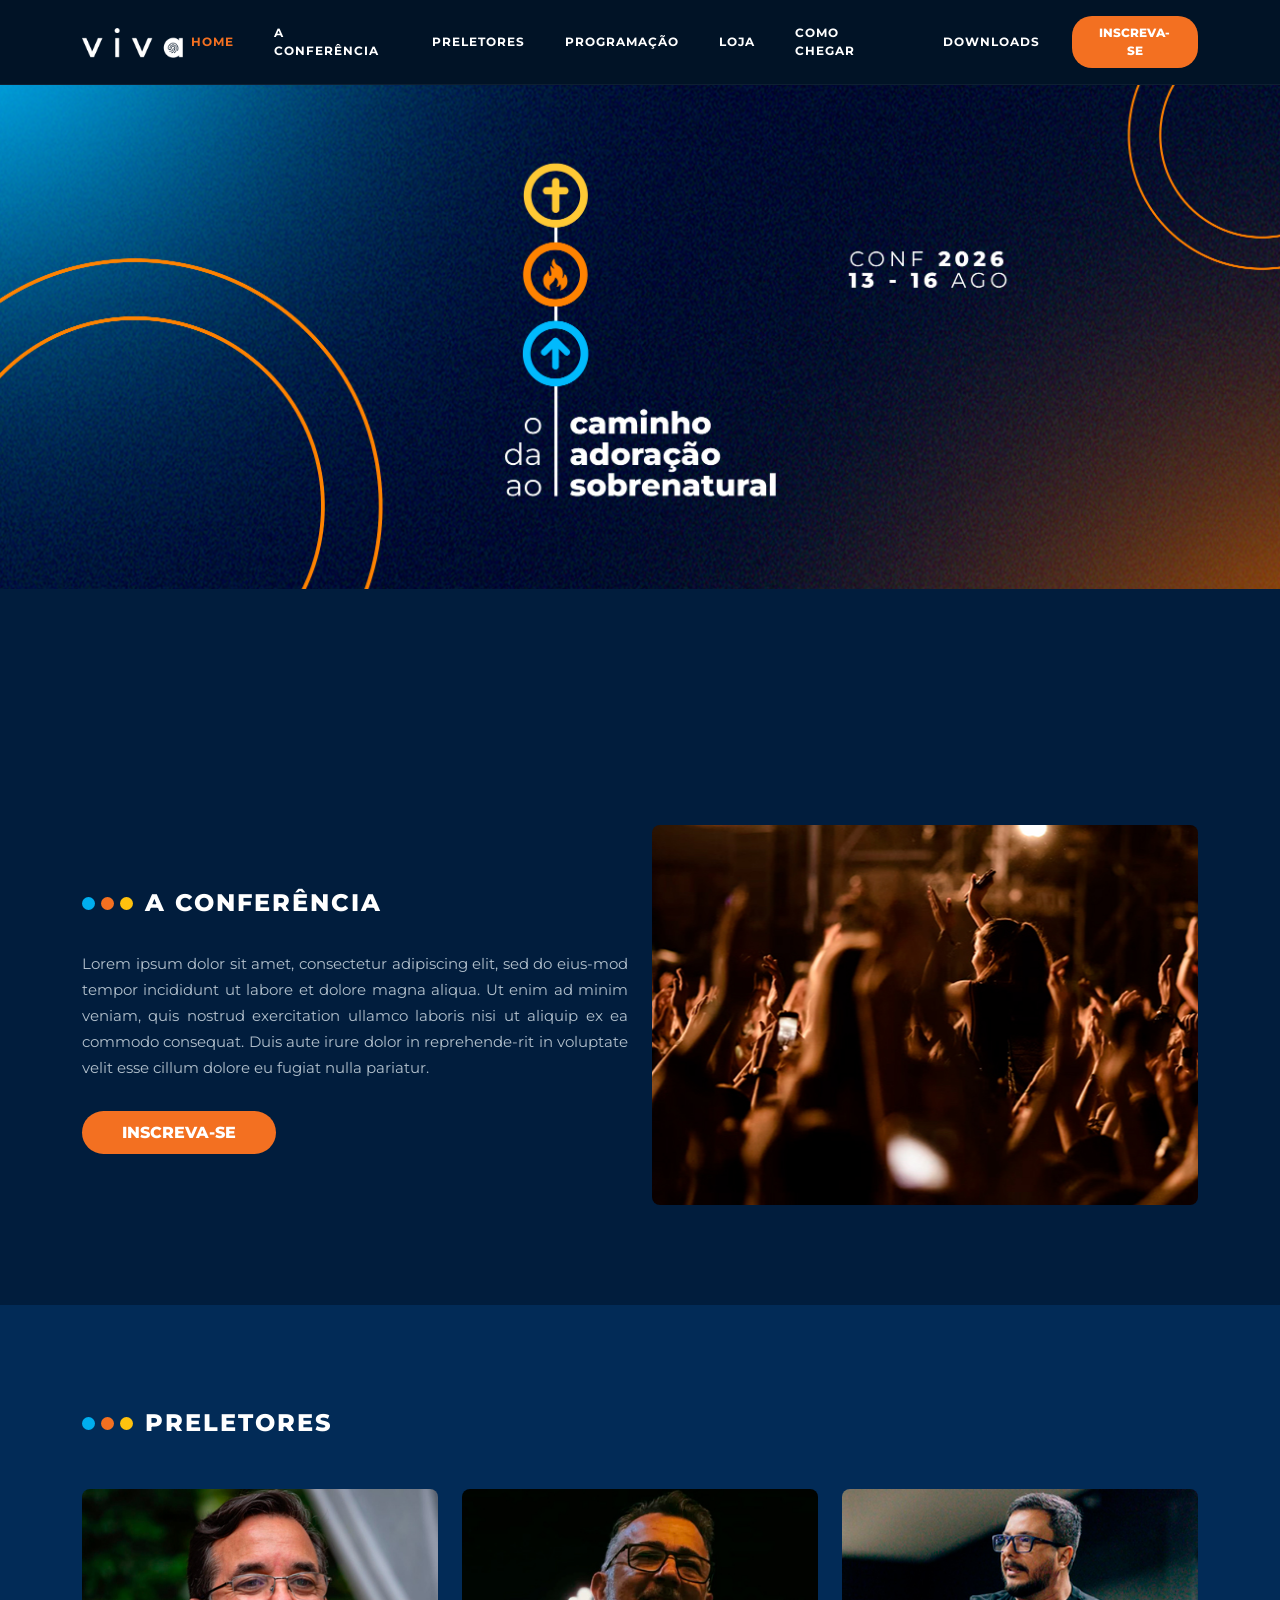
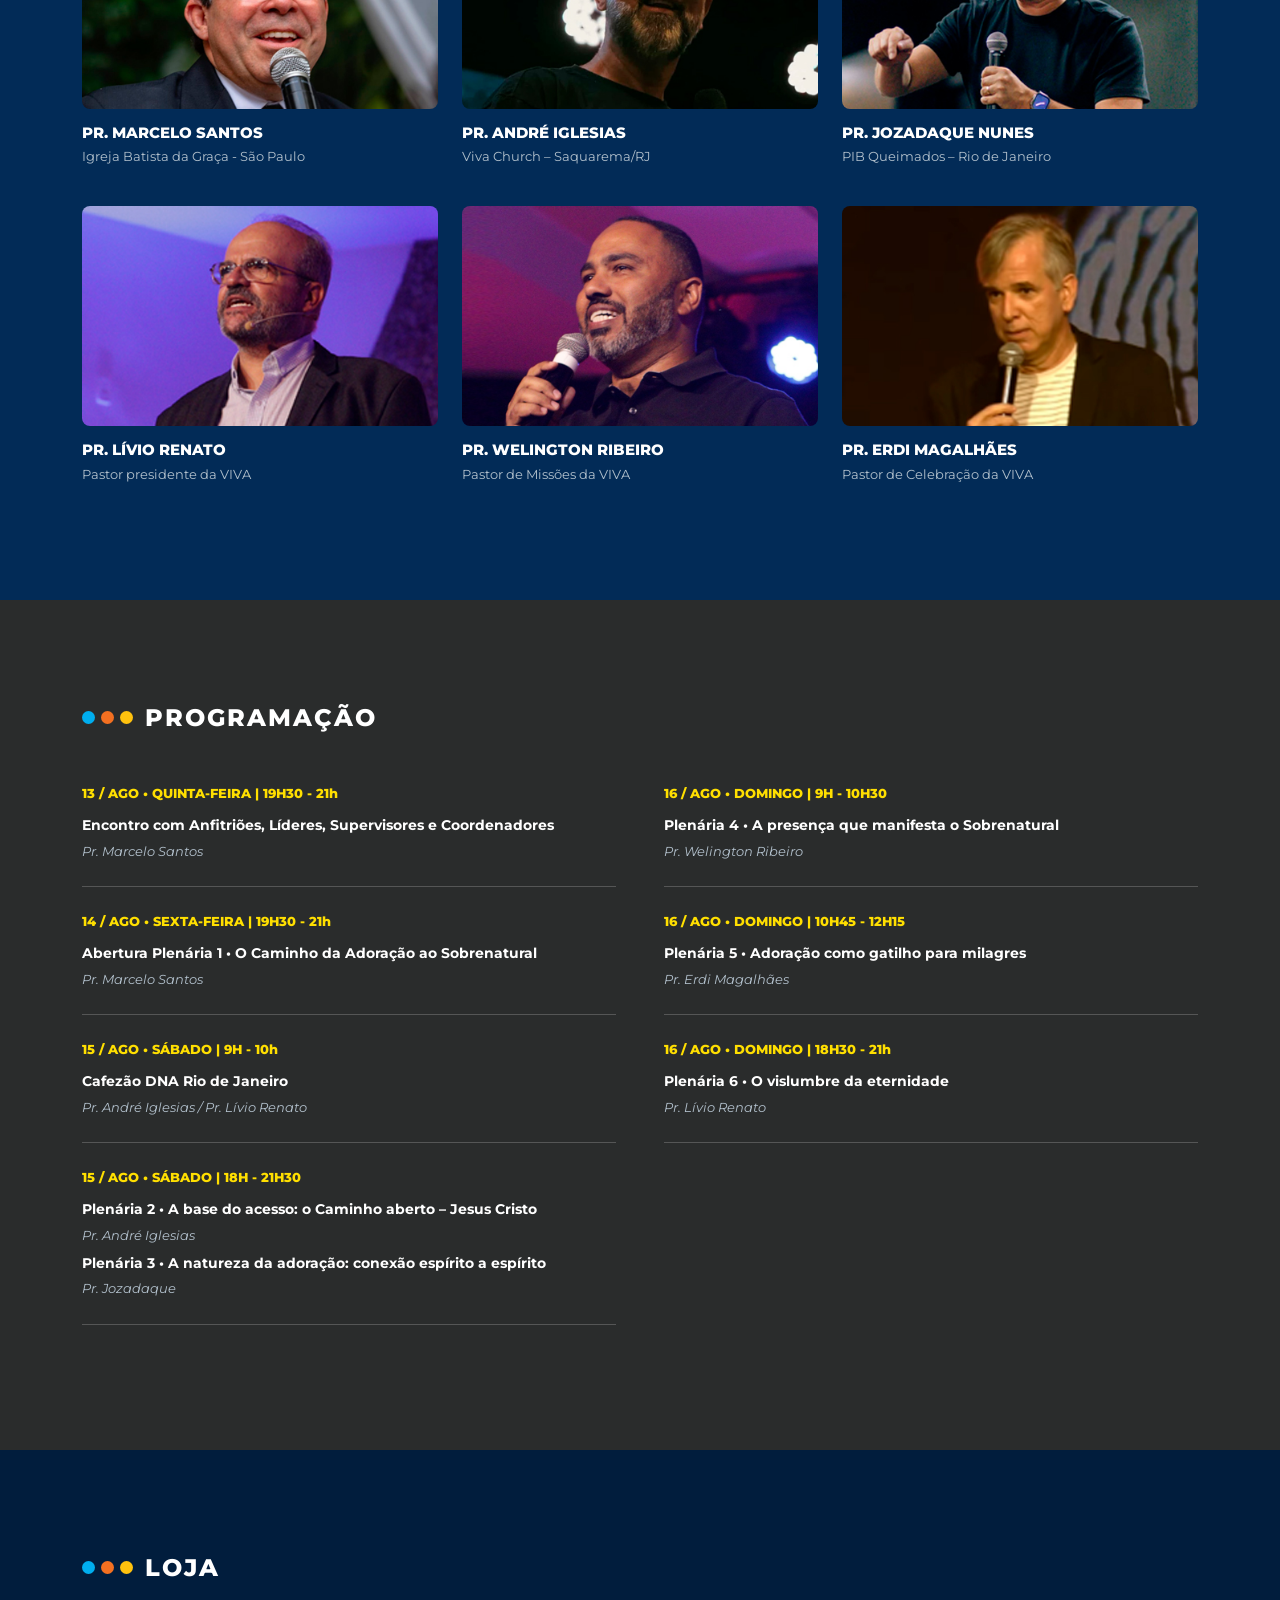
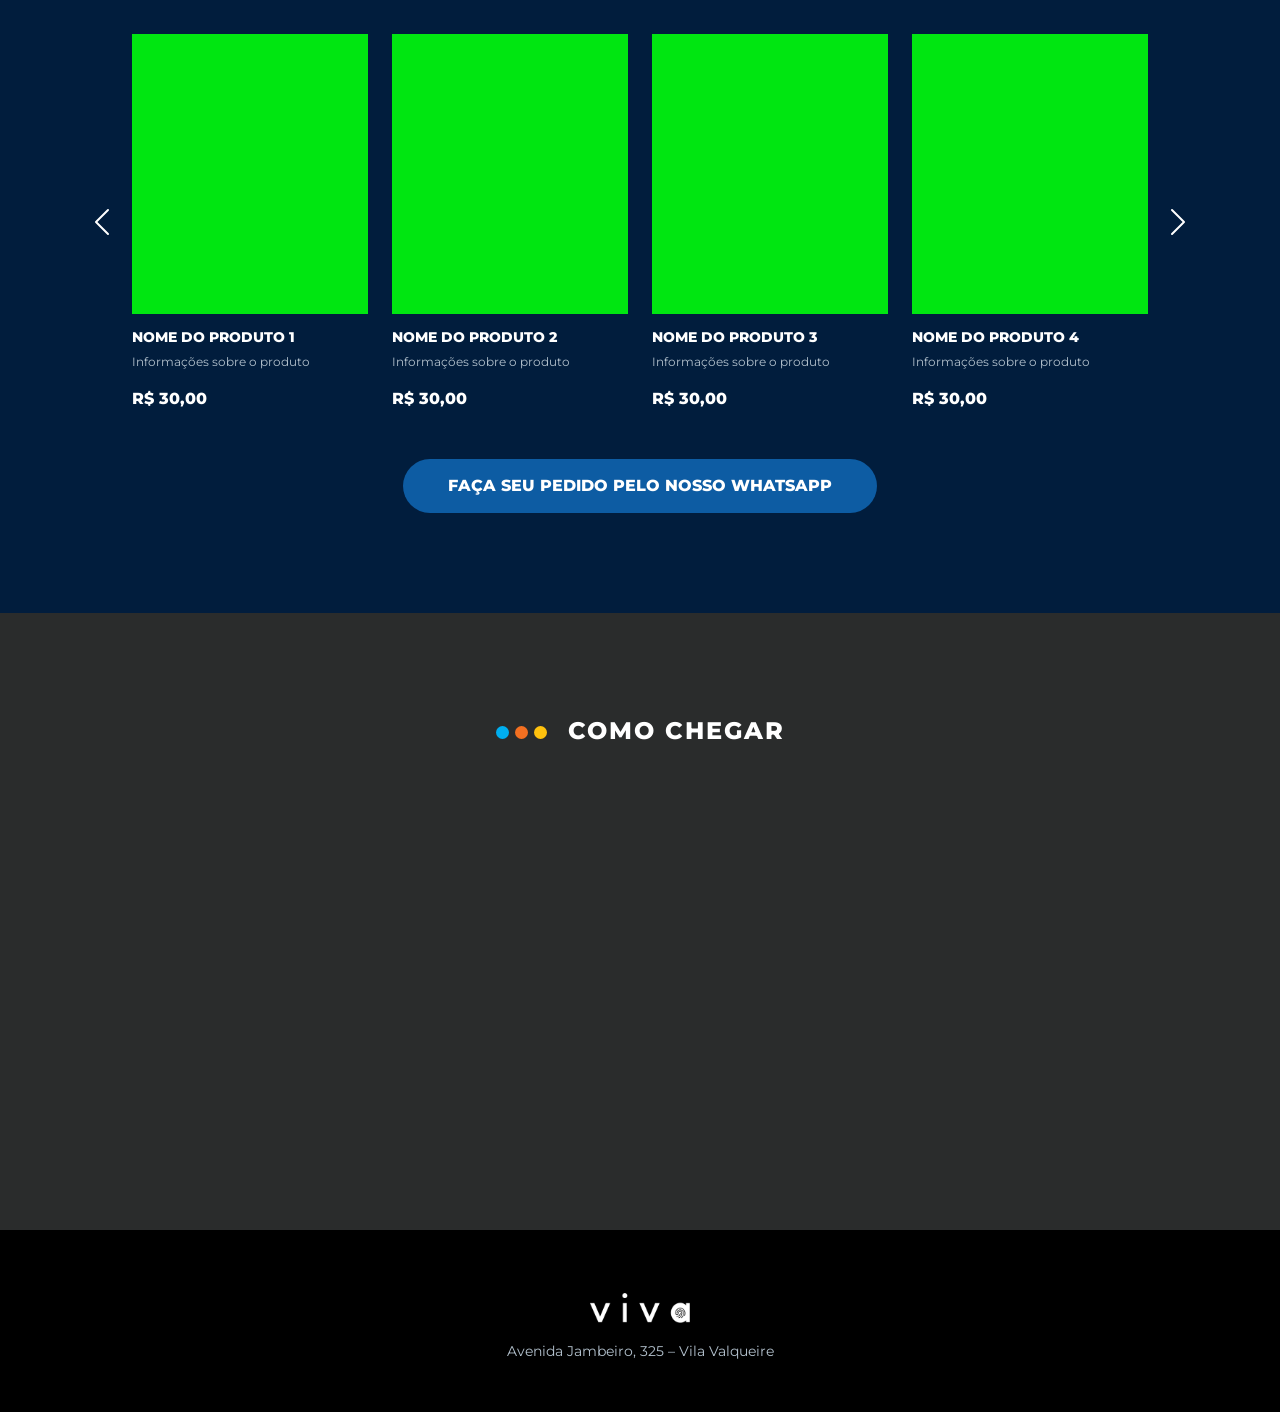
==== index.html @ 50a908f9 "Primeiro commit do site sem arquivos PSD" ====
<!DOCTYPE html>
<html lang="pt-BR">
<head>
    <meta charset="UTF-8">
    <meta name="viewport" content="width=device-width, initial-scale=1.0">
    <title>VIVA - O Caminho da Adoração Sobrenatural</title>
    <link href="https://cdn.jsdelivr.net/npm/bootstrap@5.3.2/dist/css/bootstrap.min.css" rel="stylesheet">
    <link href="https://fonts.googleapis.com/css2?family=Montserrat:wght@300;400;600;700;800;900&display=swap" rel="stylesheet">
    <link rel="stylesheet" href="css/style.css">
</head>
<body>

<!-- NAV/HEADER RESPONSIVO -->
    <header class="header-nav navbar navbar-expand-lg navbar-dark py-3">
        <div class="container">
            <!-- Logo -->
            <a class="navbar-brand logo p-0 m-0" href="#">
                <img src="_img/logo_viva.png" alt="VIVA Logo" class="logo-img">
            </a>
            
            <!-- Botão Hamburguer (Mobile) -->
            <button class="navbar-toggler custom-toggler" type="button" data-bs-toggle="collapse" data-bs-target="#navbarNav" aria-controls="navbarNav" aria-expanded="false" aria-label="Toggle navigation">
                <span class="navbar-toggler-icon"></span>
            </button>
            
            <!-- Links do Menu -->
            <div class="collapse navbar-collapse justify-content-end" id="navbarNav">
                <nav class="navbar-nav align-items-lg-center gap-lg-4 mt-3 mt-lg-0">
                    <a href="#" class="nav-link active">HOME</a>
                    <a href="#conferencia" class="nav-link">A CONFERÊNCIA</a>
                    <a href="#preletores" class="nav-link">PRELETORES</a>
                    <a href="#programacao" class="nav-link">PROGRAMAÇÃO</a>
                    <a href="#loja" class="nav-link">LOJA</a>
                    <a href="#como-chegar" class="nav-link">COMO CHEGAR</a>
                    <a href="downloads.html" class="nav-link" target="_blank" rel="noopener noreferrer">DOWNLOADS</a>
                    <div class="nav-item mt-2 mt-lg-0">
                        <a href="#" class="btn-inscreva-se-nav d-inline-block text-center">INSCREVA-SE</a>
                    </div>
                </nav>
            </div>
        </div>
    </header>

    <!-- SECTION 1: HOME -->
    <section id="home" class="hero-home">
    </section>

    <!-- SECTION 2: A CONFERÊNCIA -->
    <section id="conferencia" class="conferencia-section">
        <div class="container">
            <div class="row align-items-center gy-4">
                <div class="col-lg-6">
                    <div class="section-title">
                        <span class="dot-group">
                            <span class="dot dot-blue"></span>
                            <span class="dot dot-orange"></span>
                            <span class="dot dot-yellow"></span>
                        </span> 
                        A CONFERÊNCIA
                    </div>
                    <p class="conferencia-text">
                        Lorem ipsum dolor sit amet, consectetur adipiscing elit, sed do eius-mod tempor incididunt ut labore et dolore magna aliqua. Ut enim ad minim veniam, quis nostrud exercitation ullamco laboris nisi ut aliquip ex ea commodo consequat. Duis aute irure dolor in reprehende-rit in voluptate velit esse cillum dolore eu fugiat nulla pariatur.
                    </p>
                    <a href="#" class="btn-inscreva-se">INSCREVA-SE</a>
                </div>
                <div class="col-lg-6">
                    <!-- COMENTÁRIO: Substituir pelo banner real da conferência -->
                    <div class="conferencia-img-placeholder"></div>
                </div>
            </div>
        </div>
    </section>

    <!-- SECTION 3: PRELETORES -->
    <section id="preletores" class="preletores-section">
        <div class="container">
            <div class="section-title mb-5">
                <span class="dot-group">
                    <span class="dot dot-blue"></span>
                    <span class="dot dot-orange"></span>
                    <span class="dot dot-yellow"></span>
                </span> 
                PRELETORES
            </div>
            
            <div class="row g-4">
                <div class="col-12 col-md-6 col-lg-4">
                    <div class="preletor-card" data-bs-toggle="modal" data-bs-target="#modalPreletor1" style="cursor: pointer;">
                        <!-- COMENTÁRIO: Substituir pela foto do Preletor 1 -->
                        <div class="preletor-img-placeholder p-1"></div>
                        <div class="preletor-info">
                            <h5>PR. MARCELO SANTOS</h5>
                            <p>Igreja Batista da Graça - São Paulo</p>
                        </div>
                    </div>
                </div>
                <!-- Preletores restantes -->
                <div class="col-12 col-md-6 col-lg-4"><div class="preletor-card" data-bs-toggle="modal" data-bs-target="#modalPreletor2" style="cursor: pointer;"><div class="preletor-img-placeholder p-2"></div><div class="preletor-info"><h5>PR. ANDRÉ IGLESIAS</h5><p>Viva Church – Saquarema/RJ</p></div></div></div>
                <div class="col-12 col-md-6 col-lg-4"><div class="preletor-card" data-bs-toggle="modal" data-bs-target="#modalPreletor3" style="cursor: pointer;"><div class="preletor-img-placeholder p-3"></div><div class="preletor-info"><h5>PR. JOZADAQUE NUNES</h5><p>PIB Queimados – Rio de Janeiro</p></div></div></div>
                <div class="col-12 col-md-6 col-lg-4"><div class="preletor-card" data-bs-toggle="modal" data-bs-target="#modalPreletor4" style="cursor: pointer;"><div class="preletor-img-placeholder p-4"></div><div class="preletor-info"><h5>PR. LÍVIO RENATO</h5><p>Pastor presidente da VIVA</p></div></div></div>
                <div class="col-12 col-md-6 col-lg-4"><div class="preletor-card" data-bs-toggle="modal" data-bs-target="#modalPreletor5" style="cursor: pointer;"><div class="preletor-img-placeholder p-5"></div><div class="preletor-info"><h5>PR. WELINGTON RIBEIRO</h5><p>Pastor de Missões da VIVA</p></div></div></div>
                <div class="col-12 col-md-6 col-lg-4"><div class="preletor-card" data-bs-toggle="modal" data-bs-target="#modalPreletor6" style="cursor: pointer;"><div class="preletor-img-placeholder p-6"></div><div class="preletor-info"><h5>PR. ERDI MAGALHÃES</h5><p>Pastor de Celebração da VIVA</p></div></div></div>
            </div>
        </div>
    </section>

    <!-- SECTION 4: PROGRAMAÇÃO -->
    <section id="programacao" class="programacao-section">
        <div class="container">
            <div class="section-title mb-5">
                <span class="dot-group">
                    <span class="dot dot-blue"></span>
                    <span class="dot dot-orange"></span>
                    <span class="dot dot-yellow"></span>
                </span> 
                PROGRAMAÇÃO
            </div>

            <div class="row gy-5 gx-5">
                <!-- Coluna Esquerda -->
                <div class="col-lg-6">
                    <div class="programacao-item">
                        <div class="prog-date">13 / AGO • QUINTA-FEIRA  |  19H30 - 21h</div>
                        <div class="prog-desc"><strong>Encontro com Anfitriões, Líderes, Supervisores e Coordenadores</strong></div>
                        <div class="prog-author">Pr. Marcelo Santos</div>
                    </div>
                    <div class="programacao-item">
                        <div class="prog-date">14 / AGO • SEXTA-FEIRA  |  19H30 - 21h</div>
                        <div class="prog-desc"><strong>Abertura Plenária 1 • O Caminho da Adoração ao Sobrenatural</strong></div>
                        <div class="prog-author">Pr. Marcelo Santos</div>
                    </div>
                    <div class="programacao-item">
                        <div class="prog-date">15 / AGO • SÁBADO  |  9H - 10h</div>
                        <div class="prog-desc"><strong>Cafezão DNA Rio de Janeiro</strong></div>
                        <div class="prog-author">Pr. André Iglesias / Pr. Lívio Renato</div>
                    </div>
                    <div class="programacao-item">
                        <div class="prog-date">15 / AGO • SÁBADO  |  18H - 21H30</div>
                        <div class="prog-desc"><strong>Plenária 2 • A base do acesso: o Caminho aberto – Jesus Cristo</strong></div>
                        <div class="prog-author mb-2">Pr. André Iglesias</div>
                        <div class="prog-desc"><strong>Plenária 3 • A natureza da adoração: conexão espírito a espírito</strong></div>
                        <div class="prog-author">Pr. Jozadaque</div>
                    </div>
                </div>
                <!-- Coluna Direita -->
                <div class="col-lg-6">
                    <div class="programacao-item">
                        <div class="prog-date">16 / AGO • DOMINGO  |  9H - 10H30</div>
                        <div class="prog-desc"><strong>Plenária 4 • A presença que manifesta o Sobrenatural</strong></div>
                        <div class="prog-author">Pr. Welington Ribeiro</div>
                    </div>
                    <div class="programacao-item">
                        <div class="prog-date">16 / AGO • DOMINGO  |  10H45 - 12H15</div>
                        <div class="prog-desc"><strong>Plenária 5 • Adoração como gatilho para milagres</strong></div>
                        <div class="prog-author">Pr. Erdi Magalhães</div>
                    </div>
                    <div class="programacao-item">
                        <div class="prog-date">16 / AGO • DOMINGO  |  18H30 - 21h</div>
                        <div class="prog-desc"><strong>Plenária 6 • O vislumbre da eternidade</strong></div>
                        <div class="prog-author">Pr. Lívio Renato</div>
                    </div>
                </div>
            </div>
        </div>
    </section>

    <!-- SECTION 5: LOJA -->
    <section id="loja" class="loja-section">
        <div class="container">
            <div class="section-title mb-5">
                <span class="dot-group">
                    <span class="dot dot-blue"></span>
                    <span class="dot dot-orange"></span>
                    <span class="dot dot-yellow"></span>
                </span> 
                LOJA
            </div>

            <!-- Wrapper para as setas ficarem externas ao grid de conteúdo -->
            <div class="carousel-outer-wrapper">
                <div id="carouselLoja" class="carousel slide" data-bs-ride="false">
                    <div class="carousel-inner">
                        <!-- Slide 1 (Produtos 1 a 4) -->
                        <div class="carousel-item active">
                            <div class="row g-4">
                                <div class="col-6 col-md-3">
                                    <div class="produto-card">
                                        <div class="produto-img-placeholder"></div>
                                        <div class="produto-info">
                                            <h6>NOME DO PRODUTO 1</h6>
                                            <p>Informações sobre o produto</p>
                                            <span class="produto-preco">R$ 30,00</span>
                                        </div>
                                    </div>
                                </div>
                                <div class="col-6 col-md-3">
                                    <div class="produto-card"><div class="produto-img-placeholder"></div><div class="produto-info"><h6>NOME DO PRODUTO 2</h6><p>Informações sobre o produto</p><span class="produto-preco">R$ 30,00</span></div></div>
                                </div>
                                <div class="col-6 col-md-3">
                                    <div class="produto-card"><div class="produto-img-placeholder"></div><div class="produto-info"><h6>NOME DO PRODUTO 3</h6><p>Informações sobre o produto</p><span class="produto-preco">R$ 30,00</span></div></div>
                                </div>
                                <div class="col-6 col-md-3">
                                    <div class="produto-card"><div class="produto-img-placeholder"></div><div class="produto-info"><h6>NOME DO PRODUTO 4</h6><p>Informações sobre o produto</p><span class="produto-preco">R$ 30,00</span></div></div>
                                </div>
                            </div>
                        </div>
                        <!-- Slide 2 (Produtos 5 a 8) -->
                        <div class="carousel-item">
                            <div class="row g-4">
                                <div class="col-6 col-md-3">
                                    <div class="produto-card">
                                        <div class="produto-img-placeholder"></div>
                                        <div class="produto-info">
                                            <h6>NOME DO PRODUTO 5</h6>
                                            <p>Informações sobre o produto</p>
                                            <span class="produto-preco">R$ 30,00</span>
                                        </div>
                                    </div>
                                </div>
                                <div class="col-6 col-md-3">
                                    <div class="produto-card"><div class="produto-img-placeholder"></div><div class="produto-info"><h6>NOME DO PRODUTO 6</h6><p>Informações sobre o produto</p><span class="produto-preco">R$ 30,00</span></div></div>
                                </div>
                                <div class="col-6 col-md-3">
                                    <div class="produto-card"><div class="produto-img-placeholder"></div><div class="produto-info"><h6>NOME DO PRODUTO 7</h6><p>Informações sobre o produto</p><span class="produto-preco">R$ 30,00</span></div></div>
                                </div>
                                <div class="col-6 col-md-3">
                                    <div class="produto-card"><div class="produto-img-placeholder"></div><div class="produto-info"><h6>NOME DO PRODUTO 8</h6><p>Informações sobre o produto</p><span class="produto-preco">R$ 30,00</span></div></div>
                                </div>
                            </div>
                        </div>
                    </div>
                </div>

                <!-- Controles do Carousel fora da div do slide -->
                <button class="carousel-control-prev custom-arrow-prev" type="button" data-bs-target="#carouselLoja" data-bs-slide="prev">
                    <span class="carousel-control-prev-icon" aria-hidden="true"></span>
                </button>
                <button class="carousel-control-next" type="custom-arrow-next" data-bs-target="#carouselLoja" data-bs-slide="next">
                    <span class="carousel-control-next-icon" aria-hidden="true"></span>
                </button>
            </div>

            <div class="text-center mt-5">
                <a href="#" class="btn-whatsapp">FAÇA SEU PEDIDO PELO NOSSO WHATSAPP</a>
            </div>
        </div>
    </section>

    <!-- SECTION 6: COMO CHEGAR -->
    <section id="como-chegar" class="como-chegar-section">
        <div class="container text-center mb-4">
            <div class="section-title d-inline-block">
                <span class="dot-group">
                    <span class="dot dot-blue"></span>
                    <span class="dot dot-orange"></span>
                    <span class="dot dot-yellow"></span>
                </span> 
                COMO CHEGAR
            </div>
        </div>
        
        <div class="map-container">
            <iframe 
                src="https://www.google.com/maps/embed?pb=!1m18!1m12!1m3!1d3674.839818809462!2d-43.37050512379379!3d-22.88241477926949!2m3!1f0!2f0!3f0!3m2!1i1024!2i768!4f13.1!3m3!1m2!1s0x9bdf11f2cb17bf%3A0xc6cb02c3c9fbffb0!2sAv.%20Jambeiro%2C%20325%20-%20Vila%20Valqueire%2C%20Rio%20de%20Janeiro%20-%20RJ%2C%2021330-300!5e0!3m2!1spt-BR!2sbr!4v1700000000000!5m2!1spt-BR!2sbr" 
                width="100%" 
                height="450" 
                style="border:0;" 
                allowfullscreen="" 
                loading="lazy">
            </iframe>
        </div>
    </section>

    <!-- FOOTER -->
    <footer class="footer-section text-center">
        <div class="container">
            <div class="footer-logo mb-2"><img src="_img/logo_viva.png" alt="VIVA Logo" class="logo-img"></div>
            <div class="footer-address">Avenida Jambeiro, 325 – Vila Valqueire</div>
        </div>
    </footer>



<div class="modal fade" id="modalPreletor1" tabindex="-1" aria-labelledby="modalPreletor1Label" aria-hidden="true">
    <div class="modal-dialog modal-dialog-centered">
        <div class="modal-content text-white" style="background-color: #011326; border: 1px solid rgba(255, 255, 255, 0.1);">
            <div class="modal-header border-0">
                <button type="button" class="btn-close btn-close-white" data-bs-dismiss="modal" aria-label="Close"></button>
            </div>
            <div class="modal-body text-center px-4 pb-5">
                <div class="preletor-img-placeholder p-1 mx-auto mb-4" style="max-width: 200px; height: 200px; border-radius: 50%;"></div>
                
                <h4 class="fw-bold mb-2" style="color: var(--text-light);">PR. MARCELO SANTOS</h4>
                <p class="text-uppercase mb-4" style="color: var(--accent-orange); font-size: 0.85rem; font-weight: 700; letter-spacing: 1px;">
                    Igreja Batista da Graça - São Paulo
                </p>
                
                <p class="text-muted" style="font-size: 0.9rem; line-height: 1.6;">

                <p style="color: rgba(255, 255, 255, 0.7); font-size: 0.95rem; line-height: 1.6;">
Marcelo Santos é casado com Claudia e pai de Tainá e Lucas. Cientista da religião, teólogo, historiador, escritor e pastor, é docente na área de história da igreja, teologia e liderança. 
<br><br>
Professor da Faculdade Teológica Batista de São Paulo e Docente Nacional do Instituto Haggai. Pastor da Igreja Batista da Graça, em São Paulo desde 2004.
                </p>
            </div>
        </div>
    </div>
</div>


<div class="modal fade" id="modalPreletor2" tabindex="-1" aria-labelledby="modalPreletor2Label" aria-hidden="true">
    <div class="modal-dialog modal-dialog-centered">
        <div class="modal-content text-white" style="background-color: #011326; border: 1px solid rgba(255, 255, 255, 0.1);">
            <div class="modal-header border-0">
                <button type="button" class="btn-close btn-close-white" data-bs-dismiss="modal" aria-label="Close"></button>
            </div>
            <div class="modal-body text-center px-4 pb-5">
                <div class="preletor-img-placeholder p-2 mx-auto mb-4" style="max-width: 200px; height: 200px; border-radius: 50%;"></div>
                
                <h4 class="fw-bold mb-2" style="color: var(--text-light);">PR. MARCELO SANTOS</h4>
                <p class="text-uppercase mb-4" style="color: var(--accent-orange); font-size: 0.85rem; font-weight: 700; letter-spacing: 1px;">
                    Igreja Batista da Graça - São Paulo
                </p>
                
                <p class="text-muted" style="font-size: 0.9rem; line-height: 1.6;">

                <p style="color: rgba(255, 255, 255, 0.7); font-size: 0.95rem; line-height: 1.6;">
                    Escreva aqui o texto biográfico do preletor. Lorem ipsum dolor sit amet, consectetur adipiscing elit. Duis aute irure dolor in reprehenderit in voluptate velit esse cillum dolore eu fugiat nulla pariatur.
                </p>
            </div>
        </div>
    </div>
</div>

<div class="modal fade" id="modalPreletor3" tabindex="-1" aria-labelledby="modalPreletor1Labe3" aria-hidden="true">
    <div class="modal-dialog modal-dialog-centered">
        <div class="modal-content text-white" style="background-color: #011326; border: 1px solid rgba(255, 255, 255, 0.1);">
            <div class="modal-header border-0">
                <button type="button" class="btn-close btn-close-white" data-bs-dismiss="modal" aria-label="Close"></button>
            </div>
            <div class="modal-body text-center px-4 pb-5">
                <div class="preletor-img-placeholder p-3 mx-auto mb-4" style="max-width: 200px; height: 200px; border-radius: 50%;"></div>
                
                <h4 class="fw-bold mb-2" style="color: var(--text-light);">PR. JOZADAQUE NUNES</h4>
                <p class="text-uppercase mb-4" style="color: var(--accent-orange); font-size: 0.85rem; font-weight: 700; letter-spacing: 1px;">
                    PIB Queimados - Rio de Janeiro
                </p>
                
                <p class="text-muted" style="font-size: 0.9rem; line-height: 1.6;">

                <p style="color: rgba(255, 255, 255, 0.7); font-size: 0.95rem; line-height: 1.6;">
                    Jozadaque Gomes Nunes é casado há 26 anos com Silze Francy Nunes, pai de João Gabriel e Ana Sofia.
<br><br>
Pastor da Primeira Igreja Batista de Queimados há 25 anos, dedica sua vida ao serviço do Senhor, liderando com fidelidade, paixão e visão. É bacharel em Teologia pelo Seminário Teológico do Sul do Brasil, formado em Psicanálise Clínica e licenciado em História.
<br><br>
Serve como líder da Conexão Baixada Fluminense do DNA, investindo no fortalecimento e desenvolvimento de líderes e igrejas. Seu ministério é marcado por três grandes ênfases: o discipulado intencional, a multiplicação de líderes e a formação de uma cultura do sobrenatural.
                </p>
            </div>
        </div>
    </div>
</div>

<div class="modal fade" id="modalPreletor4" tabindex="-1" aria-labelledby="modalPreletor4Label" aria-hidden="true">
    <div class="modal-dialog modal-dialog-centered">
        <div class="modal-content text-white" style="background-color: #011326; border: 1px solid rgba(255, 255, 255, 0.1);">
            <div class="modal-header border-0">
                <button type="button" class="btn-close btn-close-white" data-bs-dismiss="modal" aria-label="Close"></button>
            </div>
            <div class="modal-body text-center px-4 pb-5">
                <div class="preletor-img-placeholder p-4 mx-auto mb-4" style="max-width: 200px; height: 200px; border-radius: 50%;"></div>
                
                <h4 class="fw-bold mb-2" style="color: var(--text-light);">PR.LÍVIO RENATO</h4>
                <p class="text-uppercase mb-4" style="color: var(--accent-orange); font-size: 0.85rem; font-weight: 700; letter-spacing: 1px;">
                    Pastor Presidente da VIVA - Rio de Janeiro
                </p>
                
                <p class="text-muted" style="font-size: 0.9rem; line-height: 1.6;">

                <p style="color: rgba(255, 255, 255, 0.7); font-size: 0.95rem; line-height: 1.6;">
                    Lívio Renato é escritor e pastor presidente da VIVA, com mais de 30 anos de experiência no ministério. Atua principalmente com missões e formação de líderes, sendo uma referência na capacitação de obreiros para o Reino de Deus. 
<br><br>Formado em Psicologia e Mestre em Teologia, possui certificação em Liderança Avançada pelo Instituto Haggai Internacional. Pastor Lívio tem conduzido a Viva há 20 anos, frutificando e caminhando na missão de adorar a Deus, amar as pessoas e proclamar o Evangelho.
                </p>
            </div>
        </div>
    </div>
</div>

<div class="modal fade" id="modalPreletor5" tabindex="-1" aria-labelledby="modalPreletor5Label" aria-hidden="true">
    <div class="modal-dialog modal-dialog-centered">
        <div class="modal-content text-white" style="background-color: #011326; border: 1px solid rgba(255, 255, 255, 0.1);">
            <div class="modal-header border-0">
                <button type="button" class="btn-close btn-close-white" data-bs-dismiss="modal" aria-label="Close"></button>
            </div>
            <div class="modal-body text-center px-4 pb-5">
                <div class="preletor-img-placeholder p-5 mx-auto mb-4" style="max-width: 200px; height: 200px; border-radius: 50%;"></div>
                
                <h4 class="fw-bold mb-2" style="color: var(--text-light);">PR. Welington Ribeiro</h4>
                <p class="text-uppercase mb-4" style="color: var(--accent-orange); font-size: 0.85rem; font-weight: 700; letter-spacing: 1px;">
                    Pastor de Missões da VIVA - Rio de Janeiro
                </p>
                
                <p class="text-muted" style="font-size: 0.9rem; line-height: 1.6;">

                <p style="color: rgba(255, 255, 255, 0.7); font-size: 0.95rem; line-height: 1.6;">
                    Escreva aqui o texto biográfico do preletor. Lorem ipsum dolor sit amet, consectetur adipiscing elit. Duis aute irure dolor in reprehenderit in voluptate velit esse cillum dolore eu fugiat nulla pariatur.
                </p>
            </div>
        </div>
    </div>
</div>

<div class="modal fade" id="modalPreletor6" tabindex="-1" aria-labelledby="modalPreletor6Label" aria-hidden="true">
    <div class="modal-dialog modal-dialog-centered">
        <div class="modal-content text-white" style="background-color: #011326; border: 1px solid rgba(255, 255, 255, 0.1);">
            <div class="modal-header border-0">
                <button type="button" class="btn-close btn-close-white" data-bs-dismiss="modal" aria-label="Close"></button>
            </div>
            <div class="modal-body text-center px-4 pb-5">
                <div class="preletor-img-placeholder p-6 mx-auto mb-4" style="max-width: 200px; height: 200px; border-radius: 50%;"></div>
                
                <h4 class="fw-bold mb-2" style="color: var(--text-light);">PR. Erdi Magalhães</h4>
                <p class="text-uppercase mb-4" style="color: var(--accent-orange); font-size: 0.85rem; font-weight: 700; letter-spacing: 1px;">
                    Pastor de Celebração da VIVA - Rio de Janeiro
                </p>
                
                <p class="text-muted" style="font-size: 0.9rem; line-height: 1.6;">

                <p style="color: rgba(255, 255, 255, 0.7); font-size: 0.95rem; line-height: 1.6;">
                    Escreva aqui o texto biográfico do preletor. Lorem ipsum dolor sit amet, consectetur adipiscing elit. Duis aute irure dolor in reprehenderit in voluptate velit esse cillum dolore eu fugiat nulla pariatur.
                </p>
            </div>
        </div>
    </div>
</div>

    <script src="https://cdn.jsdelivr.net/npm/bootstrap@5.3.2/dist/js/bootstrap.bundle.min.js"></script>
</body>
</html>
---- css/style.css ----
/* ==========================================================================
   CONFIGURAÇÕES GERAIS
   ========================================================================== */
:root {
    --bg-dark-blue: #011d3d;
    --bg-deep-blue: #022b57;
    --bg-charcoal: #2a2c2c;
    --accent-orange: #f37021;
    --text-light: #ffffff;
    --text-muted: #b2c0cc;
    --font-primary: 'Montserrat', sans-serif;
}

body {
    font-family: var(--font-primary);
    background-color: var(--bg-dark-blue);
    color: var(--text-light);
    margin: 0;
    overflow-x: hidden;
}

/* 3 Círculos antes dos títulos com as cores reais do layout */
.dot-group {
    display: inline-flex;
    gap: 6px;
    margin-right: 12px;
    align-items: center;
}

.dot {
    width: 13px;
    height: 13px;
    border-radius: 50%;
    display: inline-block;
}

.dot-blue { background-color: #00aeef; }
.dot-orange { background-color: #f37021; }
.dot-yellow { background-color: #ffc20e; }

.section-title {
    font-size: 1.5rem;
    font-weight: 800;
    letter-spacing: 2px;
    display: flex;
    align-items: center;
}

/* ==========================================================================
   HEADER
   ========================================================================== */
.header-nav {
    background-color: #011326;
    position: sticky;
    top: 0;
    z-index: 1000;
    border-bottom: 1px solid rgba(255, 255, 255, 0.05);
}

.viva-logo {
    font-size: 2rem;
    font-weight: 900;
    letter-spacing: 3px;
    color: var(--text-light);
}

.nav-link {
    color: var(--text-light) !important;
    font-size: 0.75rem;
    font-weight: 700;
    letter-spacing: 1px;
    padding: 8px 0;
}

.nav-link:hover, .nav-link.active {
    color: var(--accent-orange) !important;
}

.btn-inscreva-se-nav {
    background-color: var(--accent-orange);
    color: #fff !important;
    padding: 8px 20px;
    border-radius: 20px;
    font-size: 0.75rem;
    font-weight: 800;
    text-decoration: none;
    width: auto;
}

.btn-inscreva-se-nav:hover {
    background-color: #d95e14;
}

/* Customização do botão hambúrguer mobile para combinar com o visual */
.custom-toggler.navbar-toggler {
    border: none;
    padding: 0;
}

.custom-toggler.navbar-toggler:focus {
    box-shadow: none;
}

/* Espaçamento interno do menu colapsado no mobile */
@media (max-width: 991.98px) {
    .navbar-collapse {
        background-color: #011326;
        padding: 15px 0;
    }
    .nav-link {
        border-bottom: 1px solid rgba(255, 255, 255, 0.05);
        padding: 12px 0;
    }
    .btn-inscreva-se-nav {
        margin-top: 10px;
        width: 100%; /* Botão ocupa toda a largura no menu do mobile */
    }
}
/* ==========================================================================
   HOME (DESKTOP FIRST)
   ========================================================================== */
.hero-home {
    width: 100%;
    aspect-ratio: 2 / 1; 
    background-image: url('../_img/img-home-hori.jpg'); 
    background-size: 100% auto;
    background-repeat: no-repeat;
    background-position: top center;
}

/* SMARTPHONE (Imagem Vertical) */
@media (max-width: 768px) {
    .hero-home {
        aspect-ratio: 9 / 16; 
        background-image: url('../_img/img-home-verti.jpg');
        background-size: 100% auto;
    }
}

/* ==========================================================================
   A CONFERÊNCIA
   ========================================================================== */
.conferencia-section { padding: 100px 0; }
.conferencia-text {
    color: var(--text-muted);
    font-size: 0.95rem;
    line-height: 1.7;
    margin: 30px 0 40px;
    text-align: justify;
}
.btn-inscreva-se {
    background-color: var(--accent-orange);
    color: #fff;
    padding: 12px 40px;
    border-radius: 25px;
    font-weight: 800;
    text-decoration: none;
}
.conferencia-img-placeholder {
    width: 100%;
    height: 380px;
    background-image: url('../_img/img-conf.jpg'); /* Caminho da sua imagem */
    background-size: cover;       /* Preenche todo o espaço sem distorcer */
    background-position: center;  /* Centraliza a imagem no corte */
    background-repeat: no-repeat;
    border-radius: 8px;
}

/* ==========================================================================
   PRELETORES
   ========================================================================== */
.preletores-section { padding: 100px 0; background-color: var(--bg-deep-blue); }
/* Regra base para todos os placeholders (sem a cor verde) */
.preletor-img-placeholder { 
    height: 220px; 
    margin-bottom: 15px; 
    background-size: cover;
    background-position: center;
    background-repeat: no-repeat;
    border-radius: 8px; /* Deixa as fotos com cantos arredondados elegantes */
}

/* Imagem específica para cada preletor */
.p-1 { background-image: url('../_img/preletor_1.jpg'); }
.p-2 { background-image: url('../_img/preletor_2.jpg'); }
.p-3 { background-image: url('../_img/preletor_3.jpg'); }
.p-4 { background-image: url('../_img/preletor_4.jpg'); }
.p-5 { background-image: url('../_img/preletor_5.jpg'); }
.p-6 { background-image: url('../_img/preletor_6.jpg'); }
.preletor-info h5 { font-size: 0.95rem; font-weight: 800; margin-bottom: 5px; }
.preletor-info p { font-size: 0.8rem; color: var(--text-muted); }

/* ==========================================================================
   PROGRAMAÇÃO
   ========================================================================== */
.programacao-section { padding: 100px 0; background-color: var(--bg-charcoal); }
.programacao-item { border-bottom: 1px solid rgba(255,255,255,0.2); padding-bottom: 25px; margin-bottom: 25px; }
.prog-date { color: #ffdf00; font-size: 0.8rem; font-weight: 800; margin-bottom: 12px; }
.prog-desc { font-size: 0.9rem; margin-bottom: 5px; }
.prog-author { font-size: 0.8rem; color: var(--text-muted); font-style: italic; }

/* ==========================================================================
   LOJA (Navegação Externa)
   ========================================================================== */
.loja-section { padding: 100px 0; }
.produto-img-placeholder { height: 280px; background-color: #00e611; margin-bottom: 15px; }
.produto-info h6 { font-size: 0.85rem; font-weight: 800; }
.produto-info p { font-size: 0.75rem; color: var(--text-muted); }
.produto-preco { font-weight: 800; }

.btn-whatsapp {
    background-color: #0d5ca3;
    color: #fff;
    padding: 15px 45px;
    border-radius: 30px;
    font-weight: 800;
    text-decoration: none;
    display: inline-block;
}

/* Wrapper para posicionar as setas fora da área dos produtos */
.carousel-outer-wrapper {
    position: relative;
    padding: 0 50px; /* Margem de segurança interna para as setas flutuarem */
}

/* Customização dos controles do Slide */
.carousel-control-prev, .carousel-control-next {
    width: 40px;
    height: 40px;
    top: 50%;
    transform: translateY(-50%);
    opacity: 1;
    position: absolute;
    background-color: transparent;
    border: none;
}

.carousel-control-prev {
    left: 0; /* Alinhado ao limite esquerdo da margem */
}

.carousel-control-next {
    right: 0; /* Alinhado ao limite direito da margem */
}

@media (max-width: 768px) {
    .carousel-outer-wrapper {
        padding: 0; /* Remove margens no mobile e esconde setas para navegação por swipe natural */
    }
    .carousel-control-prev, .carousel-control-next { display: none; }
}

/* ==========================================================================
   COMO CHEGAR / MAPA / FOOTER
   ========================================================================== */
.como-chegar-section { padding-top: 100px; background-color: var(--bg-charcoal); }

/* Mapa com cores naturais do Google Maps */
.map-container iframe { 
    filter: none; 
}

.footer-section { background-color: #000; padding: 50px 0; }
.footer-logo { font-size: 2.2rem; font-weight: 900; letter-spacing: 4px; }
.footer-address { font-size: 0.9rem; color: var(--text-muted); }


/* ==========================================================================
   AJUSTES DE MARGEM/RESPIRO PARA SMARTPHONES
   ========================================================================== */
@media (max-width: 768px) {
    /* Cria uma margem interna de segurança de 24px nas laterais para todo o conteúdo */
    .container {
        padding-left: 24px !important;
        padding-right: 24px !important;
    }

    /* Ajusta o menu aberto para também respeitar esse alinhamento */
    .navbar-collapse {
        padding-left: 10px;
        padding-right: 10px;
    }
}

/* Estilização da imagem do logo */
.logo-img {
    height: 30px;       
    width: auto;        
    display: inline-block; /* Alinhamento dinâmico que respeita a centralização */
    vertical-align: middle;
}

/* Ajuste opcional para smartphones caso queira deixá-lo um pouco menor no mobile */
@media (max-width: 768px) {
    .logo-img {
        height: 23px;   /* Altura sutilmente menor para telas pequenas */
    }
}


/* Efeito visual de clique para os preletores */
.preletor-card {
    transition: transform 0.2s ease, opacity 0.2s ease;
}

.preletor-card:hover {
    transform: translateY(-5px); /* Dá um leve salto elegante ao passar o mouse */
    opacity: 0.9;
}
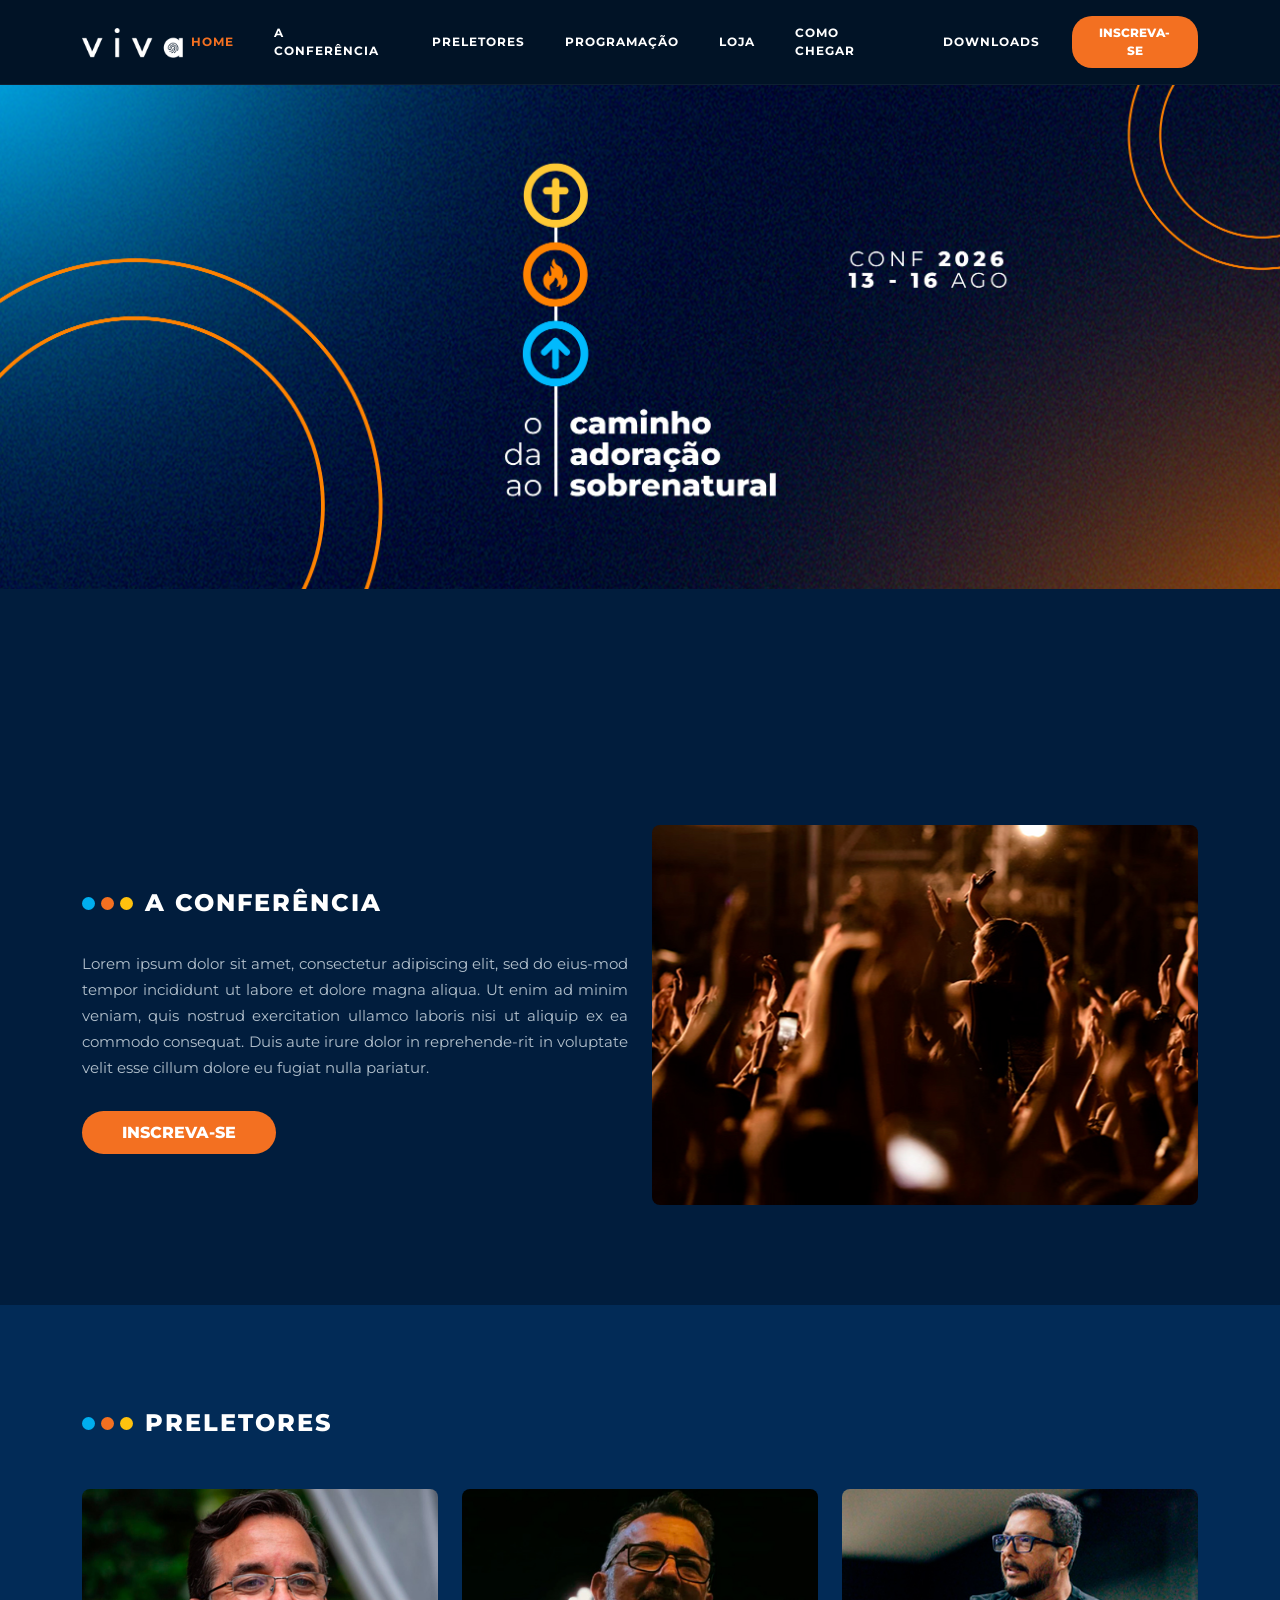
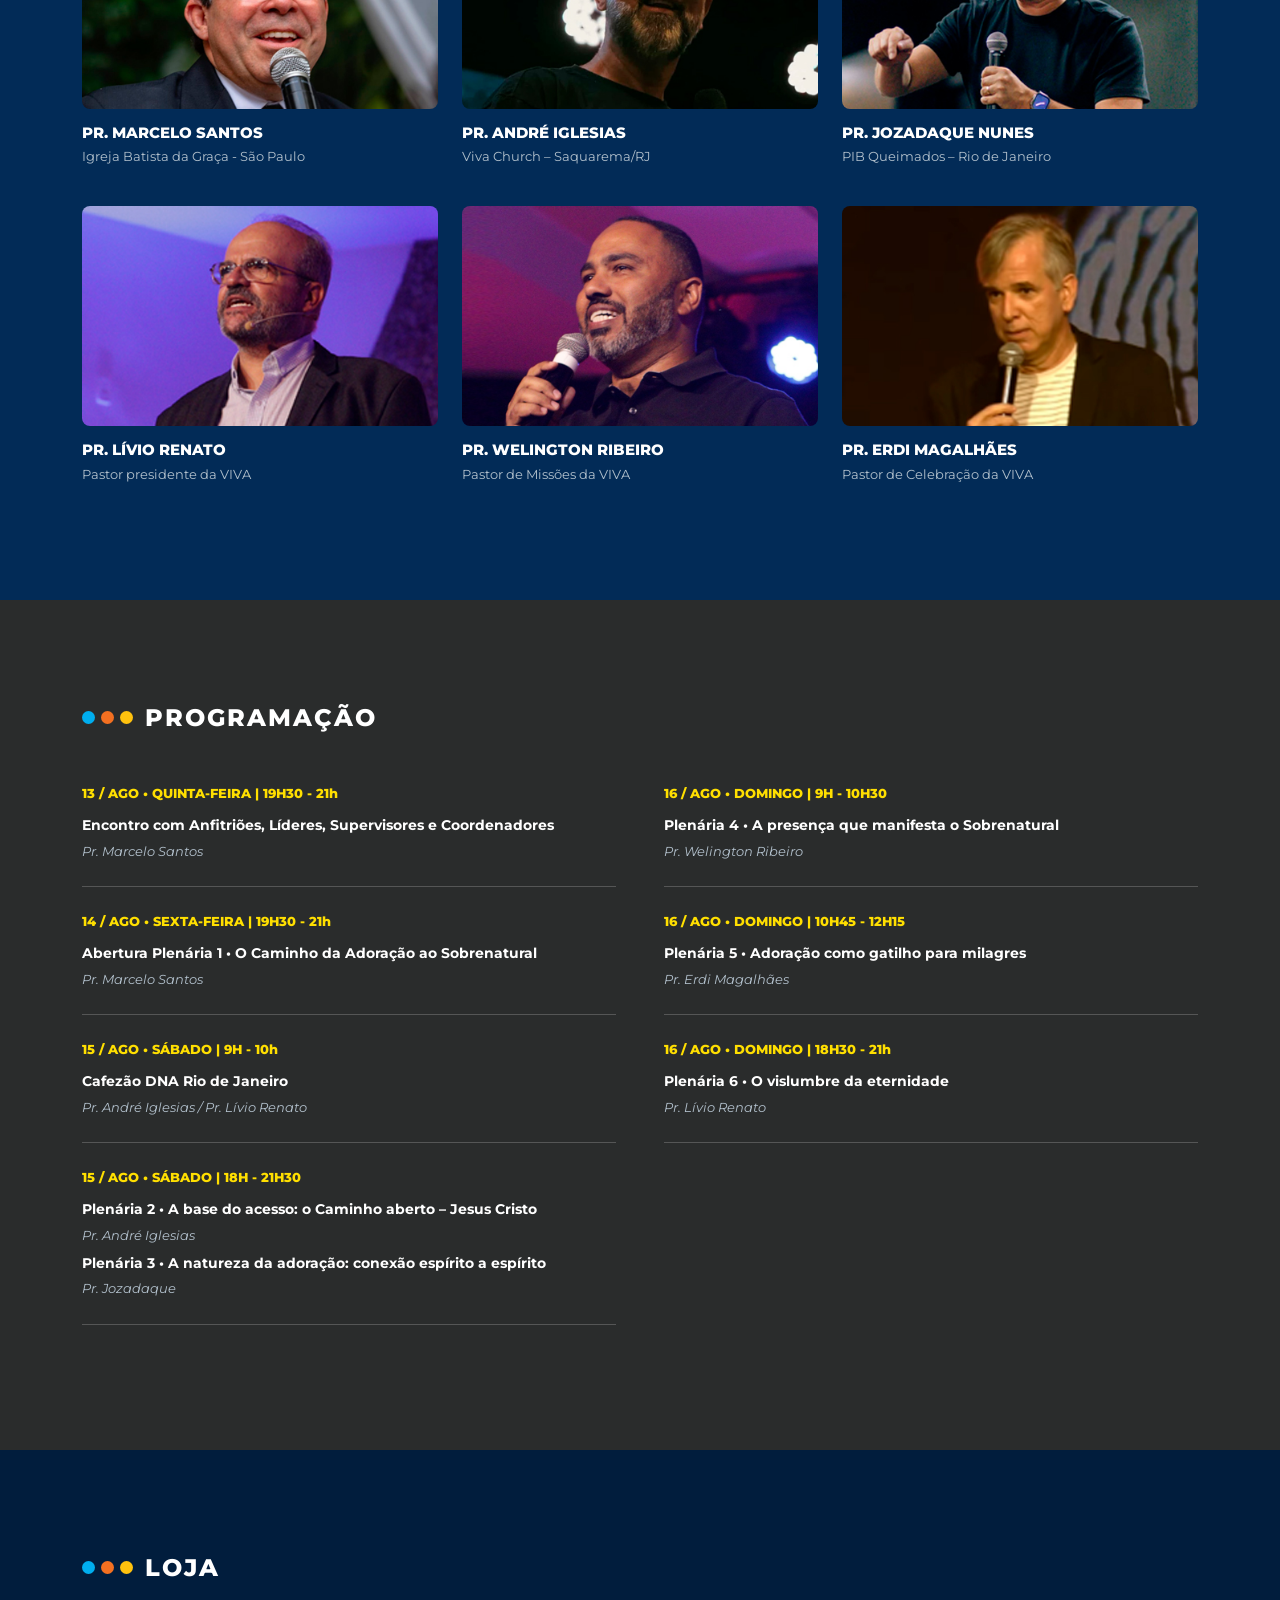
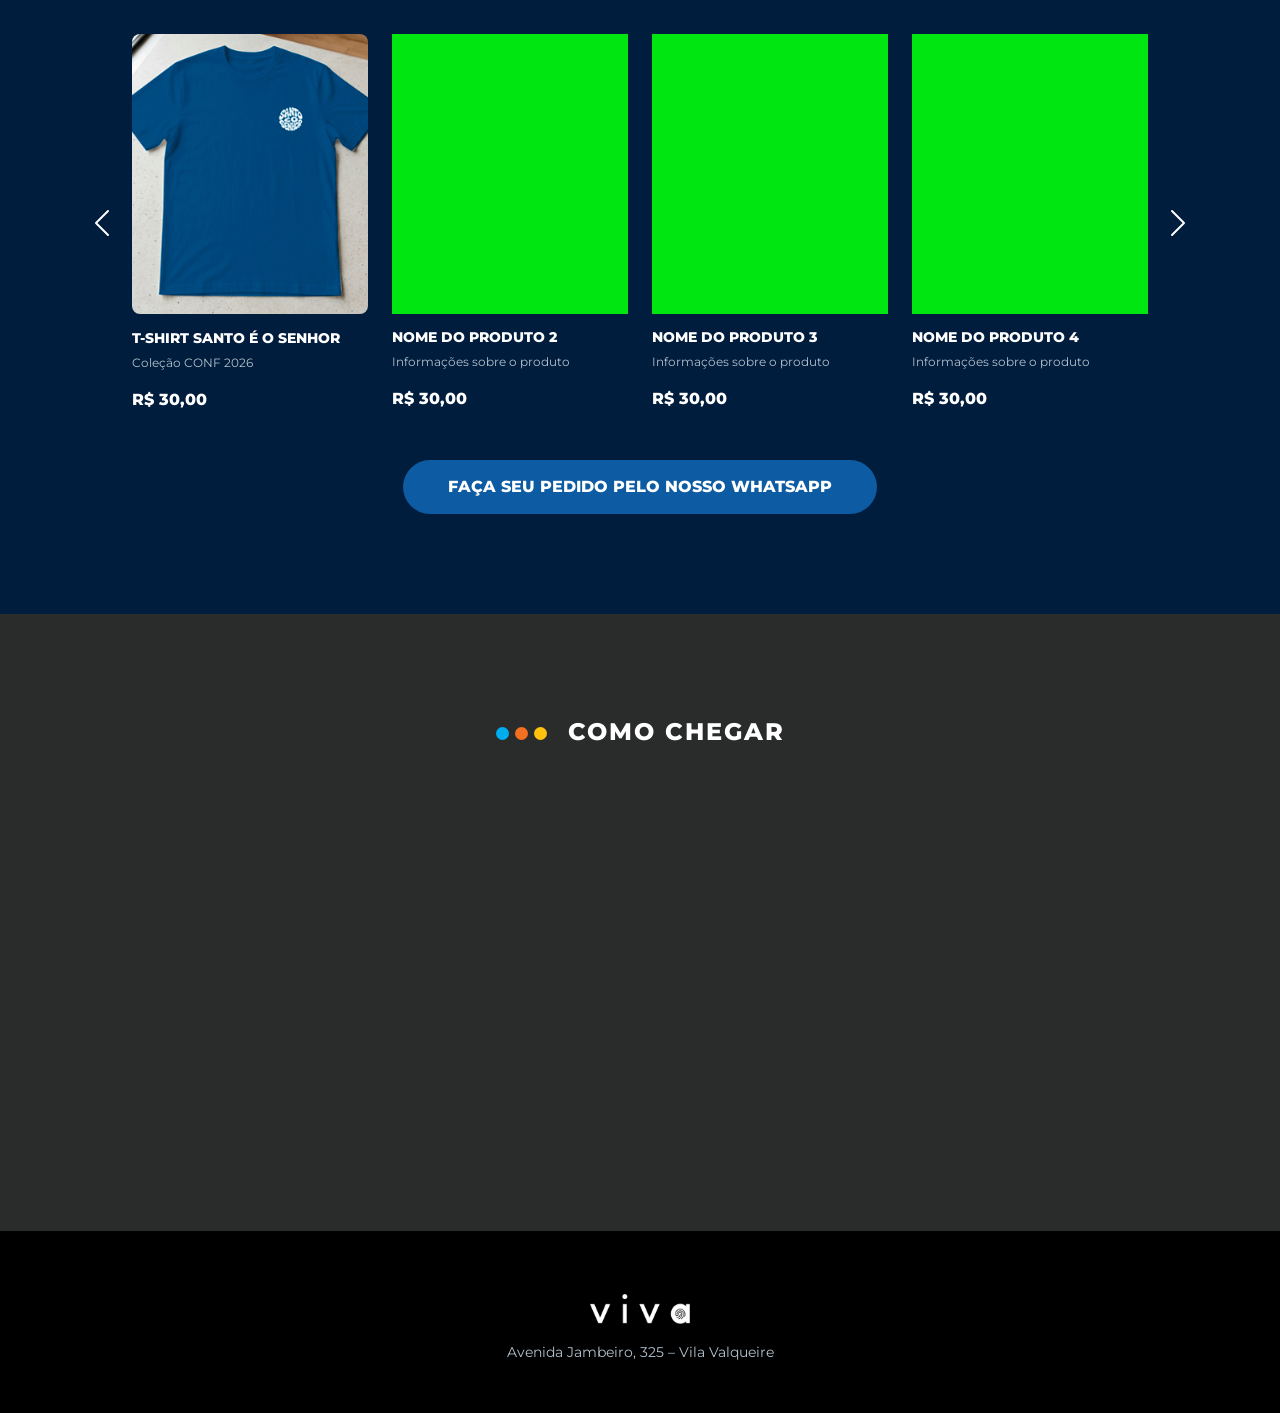
==== commit 7a7bb44d: "atualização carroussel da loja" ====
--- a/index.html
+++ b/index.html
@@ -15,7 +15,7 @@
         <div class="container">
             <!-- Logo -->
             <a class="navbar-brand logo p-0 m-0" href="#">
-                <img src="_img/logo_viva.png" alt="VIVA Logo" class="logo-img">
+                <img src="img/logo_viva.png" alt="VIVA Logo" class="logo-img">
             </a>
             
             <!-- Botão Hamburguer (Mobile) -->
@@ -183,16 +183,31 @@
                         <!-- Slide 1 (Produtos 1 a 4) -->
                         <div class="carousel-item active">
                             <div class="row g-4">
+                                <!-- T-shirt 01------------------------------------------ -->
                                 <div class="col-6 col-md-3">
                                     <div class="produto-card">
-                                        <div class="produto-img-placeholder"></div>
-                                        <div class="produto-info">
-                                            <h6>NOME DO PRODUTO 1</h6>
-                                            <p>Informações sobre o produto</p>
+                                        
+                                        <!-- Carrossel T-shirt 01 -->
+                                        <div id="carouselCanecas" class="carousel slide carousel-fade" data-bs-ride="carousel" data-bs-interval="2000">
+                                            <div class="carousel-inner">
+                                                <div class="carousel-item active">
+                                                    <img src="img/loja/tshirt_01_frente.jpg" class="d-block w-100 produto-img-carousel" alt="Caneca 1">
+                                                </div>
+                                                <div class="carousel-item">
+                                                    <img src="img/loja/tshirt_01_costas.jpg" class="d-block w-100 produto-img-carousel" alt="Caneca 2">
+                                                </div>
+                                            </div>
+                                        </div>
+
+                                        <div class="produto-info pt-3">
+                                            <h6>T-SHIRT SANTO É O SENHOR</h6>
+                                            <p>Coleção CONF 2026</p>
                                             <span class="produto-preco">R$ 30,00</span>
                                         </div>
                                     </div>
                                 </div>
+                                <!-- T-shirt 01------------------------------------------ -->
+
                                 <div class="col-6 col-md-3">
                                     <div class="produto-card"><div class="produto-img-placeholder"></div><div class="produto-info"><h6>NOME DO PRODUTO 2</h6><p>Informações sobre o produto</p><span class="produto-preco">R$ 30,00</span></div></div>
                                 </div>
@@ -204,6 +219,7 @@
                                 </div>
                             </div>
                         </div>
+
                         <!-- Slide 2 (Produtos 5 a 8) -->
                         <div class="carousel-item">
                             <div class="row g-4">
@@ -231,11 +247,11 @@
                     </div>
                 </div>
 
-                <!-- Controles do Carousel fora da div do slide -->
+                <!-- Controles do Carousel principal de produtos -->
                 <button class="carousel-control-prev custom-arrow-prev" type="button" data-bs-target="#carouselLoja" data-bs-slide="prev">
                     <span class="carousel-control-prev-icon" aria-hidden="true"></span>
                 </button>
-                <button class="carousel-control-next" type="custom-arrow-next" data-bs-target="#carouselLoja" data-bs-slide="next">
+                <button class="carousel-control-next custom-arrow-next" type="button" data-bs-target="#carouselLoja" data-bs-slide="next">
                     <span class="carousel-control-next-icon" aria-hidden="true"></span>
                 </button>
             </div>
@@ -274,7 +290,7 @@
     <!-- FOOTER -->
     <footer class="footer-section text-center">
         <div class="container">
-            <div class="footer-logo mb-2"><img src="_img/logo_viva.png" alt="VIVA Logo" class="logo-img"></div>
+            <div class="footer-logo mb-2"><img src="img/logo_viva.png" alt="VIVA Logo" class="logo-img"></div>
             <div class="footer-address">Avenida Jambeiro, 325 – Vila Valqueire</div>
         </div>
     </footer>
--- a/css/style.css
+++ b/css/style.css
@@ -122,7 +122,7 @@
 .hero-home {
     width: 100%;
     aspect-ratio: 2 / 1; 
-    background-image: url('../_img/img-home-hori.jpg'); 
+    background-image: url('../img/img-home-hori.jpg'); 
     background-size: 100% auto;
     background-repeat: no-repeat;
     background-position: top center;
@@ -132,7 +132,7 @@
 @media (max-width: 768px) {
     .hero-home {
         aspect-ratio: 9 / 16; 
-        background-image: url('../_img/img-home-verti.jpg');
+        background-image: url('../img/img-home-verti.jpg');
         background-size: 100% auto;
     }
 }
@@ -159,7 +159,7 @@
 .conferencia-img-placeholder {
     width: 100%;
     height: 380px;
-    background-image: url('../_img/img-conf.jpg'); /* Caminho da sua imagem */
+    background-image: url('../img/img-conf.jpg'); /* Caminho da sua imagem */
     background-size: cover;       /* Preenche todo o espaço sem distorcer */
     background-position: center;  /* Centraliza a imagem no corte */
     background-repeat: no-repeat;
@@ -181,12 +181,12 @@
 }
 
 /* Imagem específica para cada preletor */
-.p-1 { background-image: url('../_img/preletor_1.jpg'); }
-.p-2 { background-image: url('../_img/preletor_2.jpg'); }
-.p-3 { background-image: url('../_img/preletor_3.jpg'); }
-.p-4 { background-image: url('../_img/preletor_4.jpg'); }
-.p-5 { background-image: url('../_img/preletor_5.jpg'); }
-.p-6 { background-image: url('../_img/preletor_6.jpg'); }
+.p-1 { background-image: url('../img/preletor_1.jpg'); }
+.p-2 { background-image: url('../img/preletor_2.jpg'); }
+.p-3 { background-image: url('../img/preletor_3.jpg'); }
+.p-4 { background-image: url('../img/preletor_4.jpg'); }
+.p-5 { background-image: url('../img/preletor_5.jpg'); }
+.p-6 { background-image: url('../img/preletor_6.jpg'); }
 .preletor-info h5 { font-size: 0.95rem; font-weight: 800; margin-bottom: 5px; }
 .preletor-info p { font-size: 0.8rem; color: var(--text-muted); }
 
@@ -307,4 +307,11 @@
 .preletor-card:hover {
     transform: translateY(-5px); /* Dá um leve salto elegante ao passar o mouse */
     opacity: 0.9;
+}
+
+/* Garante que o carrossel fique do mesmo tamanho dos outros placeholders da loja */
+.produto-img-carousel {
+    height: 280px;          /* Casando perfeitamente com os seus 280px padrão */
+    object-fit: cover;      /* Não deixa a imagem da caneca distorcer */
+    border-radius: 8px;     /* Deixa os cantos arredondados */
 }
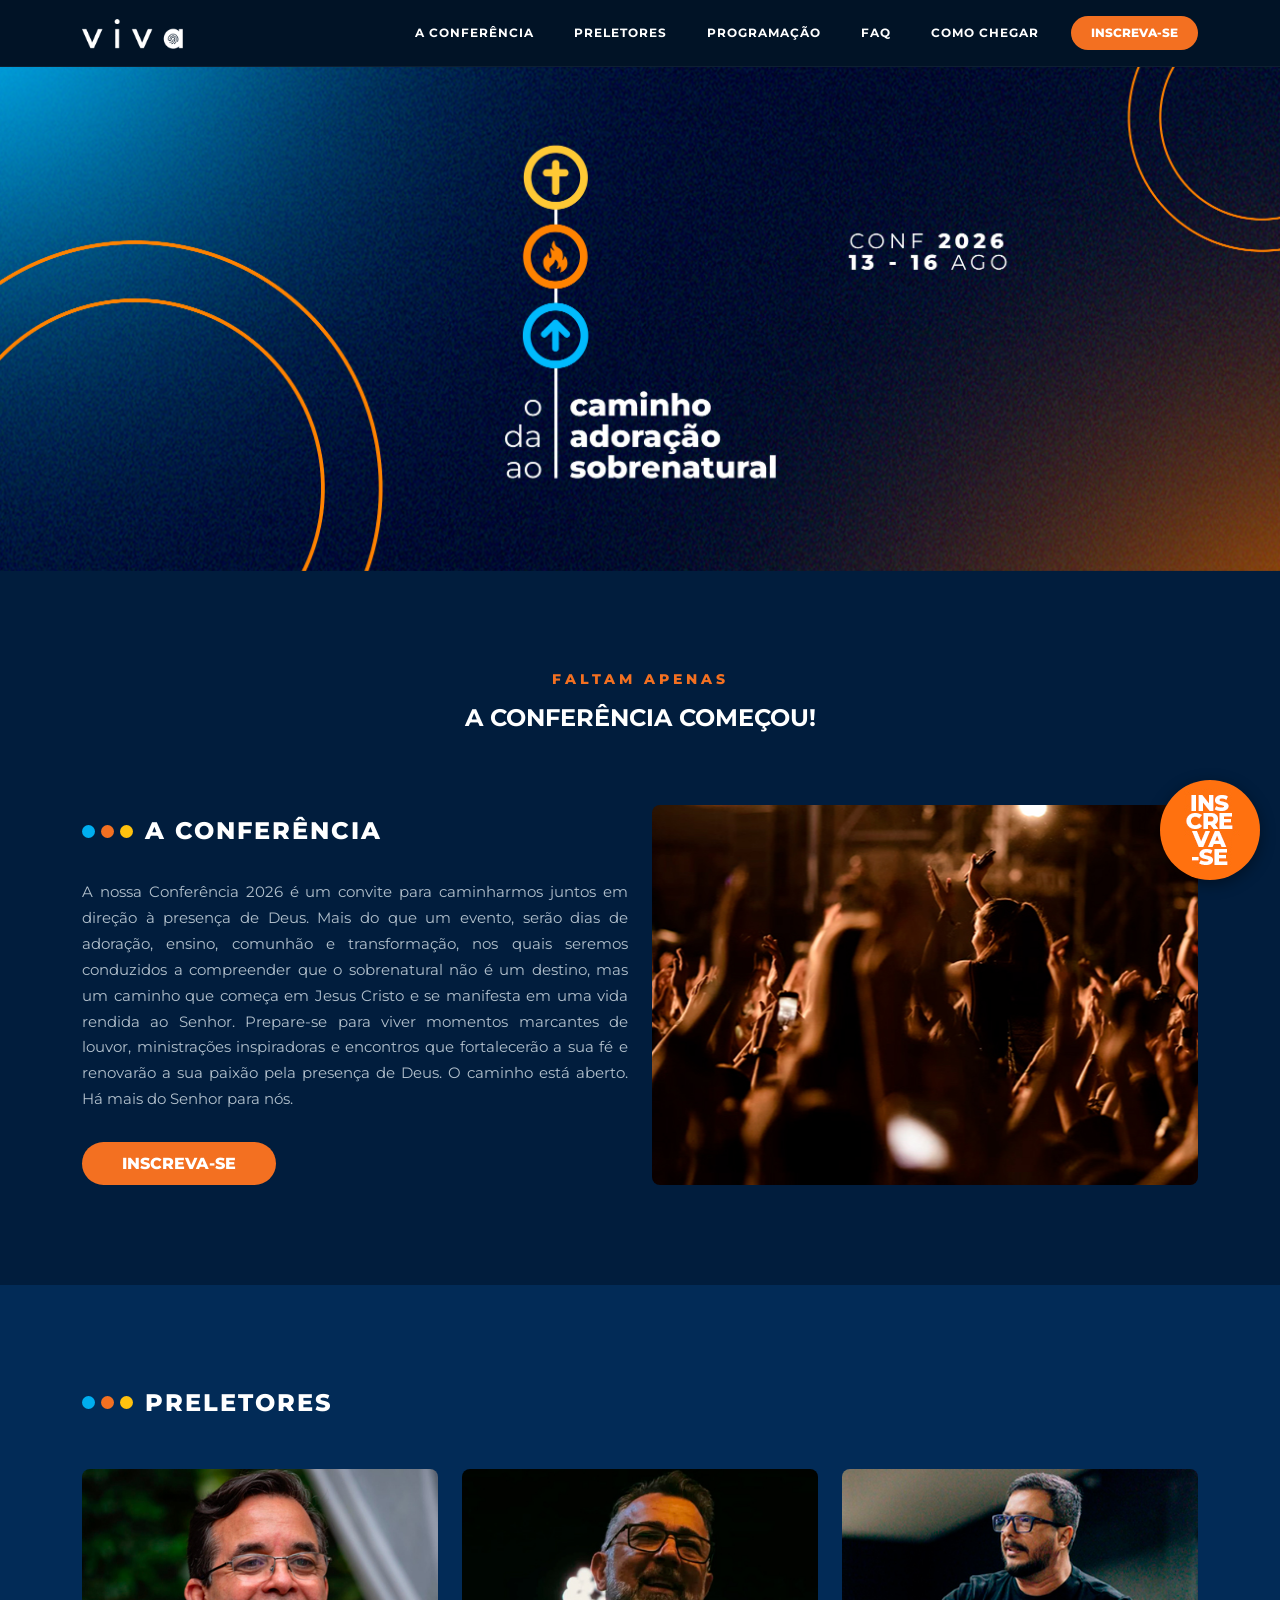
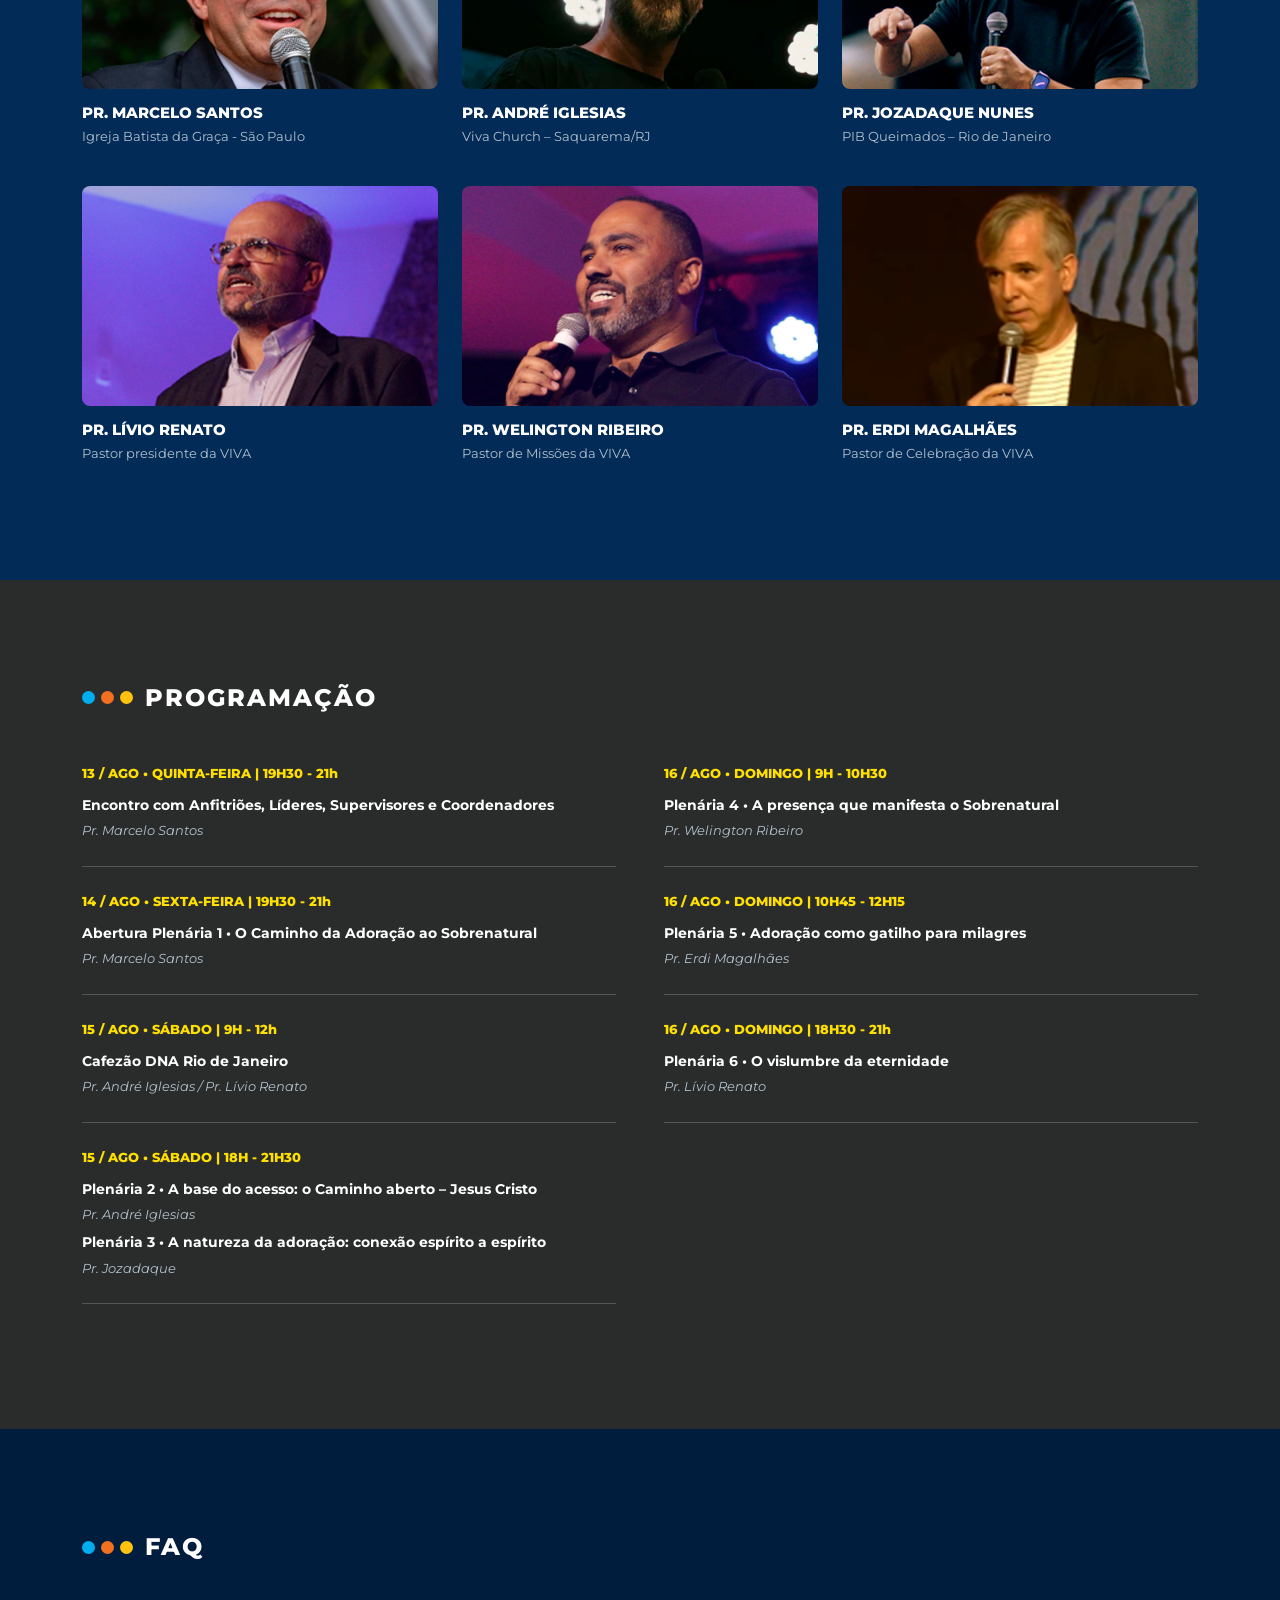
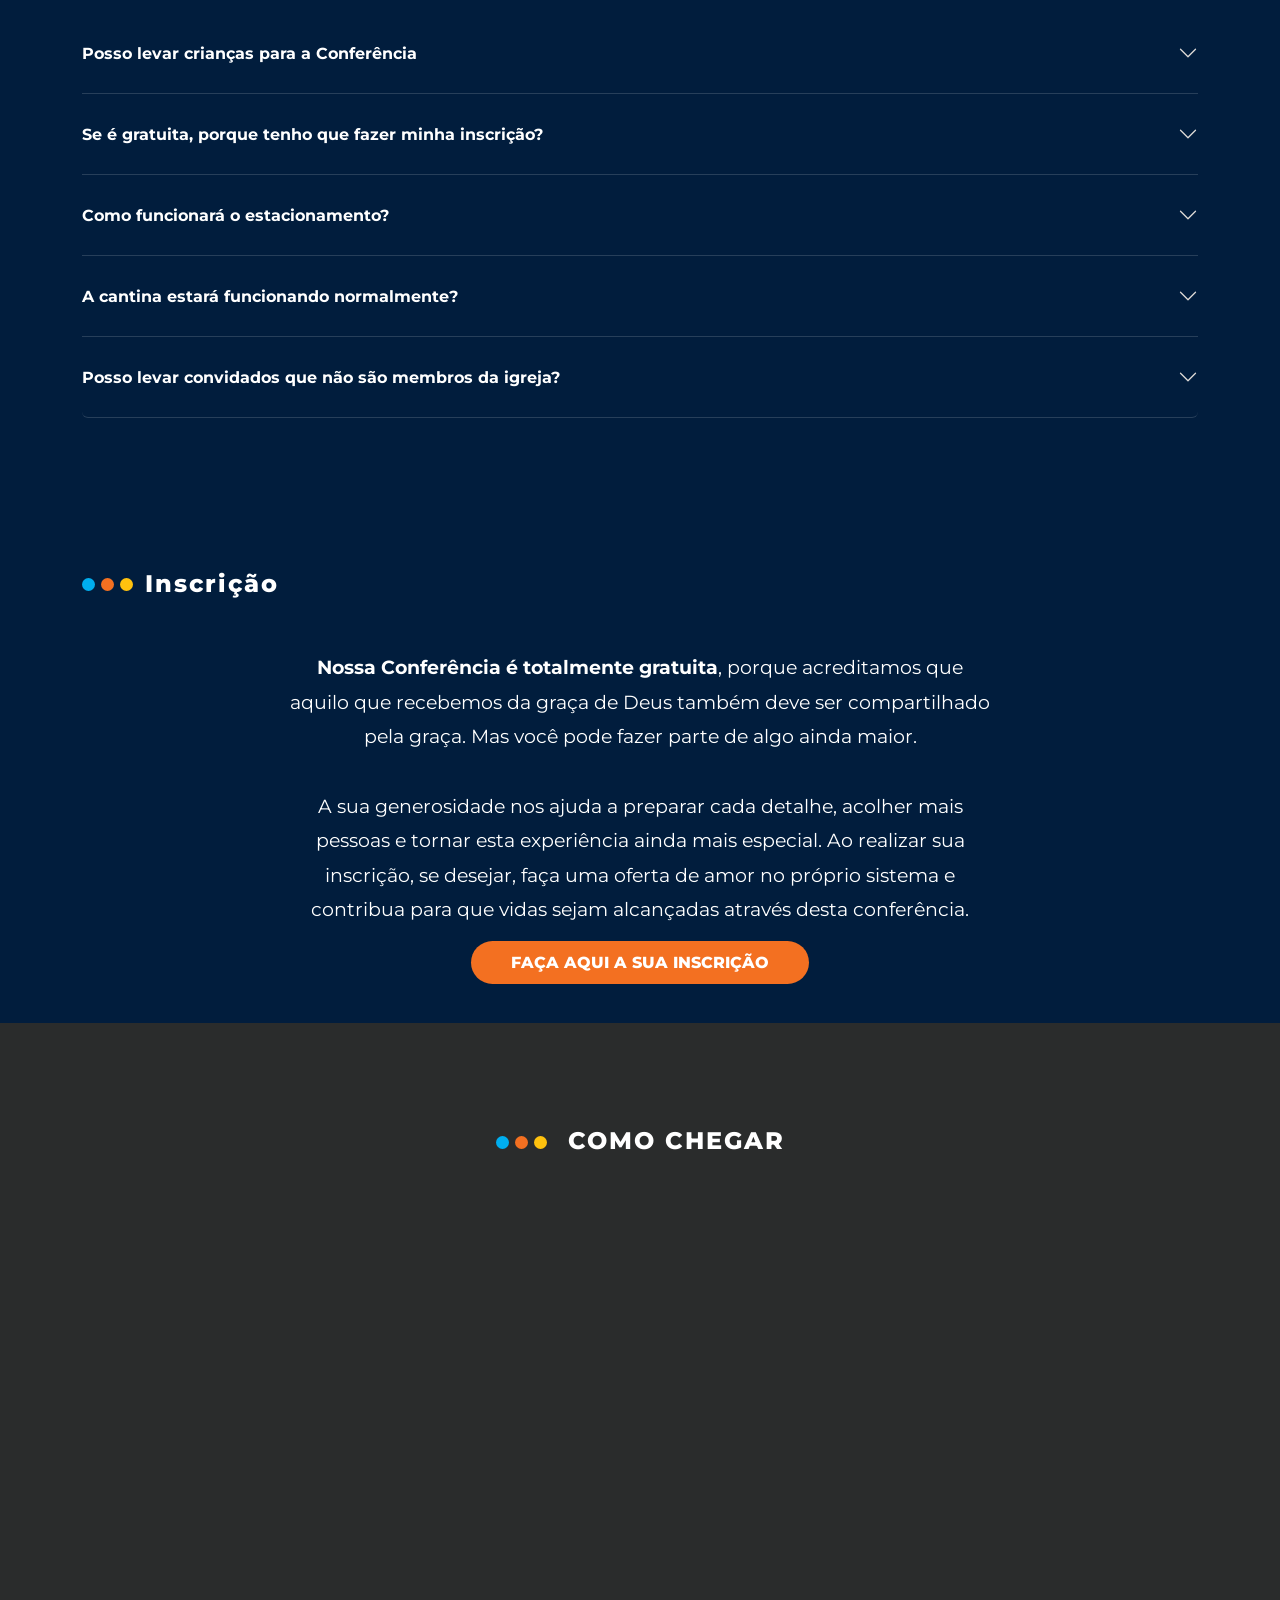
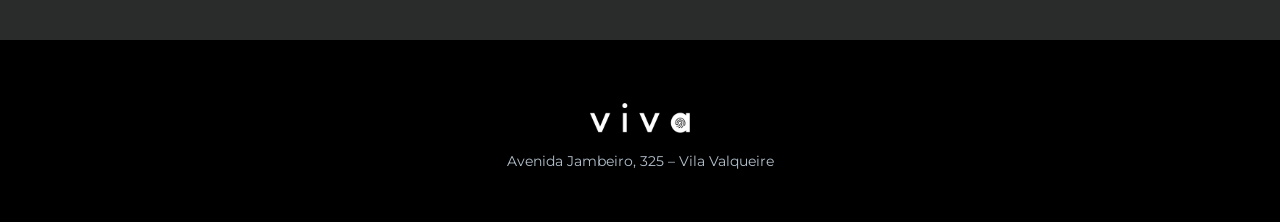
==== commit 69d84ea8: "atualização carroussel da loja" ====
--- a/index.html
+++ b/index.html
@@ -8,6 +8,7 @@
     <link href="https://fonts.googleapis.com/css2?family=Montserrat:wght@300;400;600;700;800;900&display=swap" rel="stylesheet">
     <link rel="stylesheet" href="css/style.css">
 </head>
+
 <body>
 
 <!-- NAV/HEADER RESPONSIVO -->
@@ -26,28 +27,136 @@
             <!-- Links do Menu -->
             <div class="collapse navbar-collapse justify-content-end" id="navbarNav">
                 <nav class="navbar-nav align-items-lg-center gap-lg-4 mt-3 mt-lg-0">
-                    <a href="#" class="nav-link active">HOME</a>
                     <a href="#conferencia" class="nav-link">A CONFERÊNCIA</a>
                     <a href="#preletores" class="nav-link">PRELETORES</a>
                     <a href="#programacao" class="nav-link">PROGRAMAÇÃO</a>
-                    <a href="#loja" class="nav-link">LOJA</a>
+                    <a href="#faq" class="nav-link">FAQ</a>
+                    <!-- <a href="#loja" class="nav-link">LOJA</a> -->
                     <a href="#como-chegar" class="nav-link">COMO CHEGAR</a>
-                    <a href="downloads.html" class="nav-link" target="_blank" rel="noopener noreferrer">DOWNLOADS</a>
+                    <!--<a href="downloads.html" class="nav-link" target="_blank" rel="noopener noreferrer">DOWNLOADS</a> -->
                     <div class="nav-item mt-2 mt-lg-0">
-                        <a href="#" class="btn-inscreva-se-nav d-inline-block text-center">INSCREVA-SE</a>
+                        <a href="#inscricao" class="btn-inscreva-se-nav d-inline-block text-center">INSCREVA-SE</a>
                     </div>
                 </nav>
             </div>
         </div>
     </header>
 
-    <!-- SECTION 1: HOME -->
-    <section id="home" class="hero-home">
-    </section>
-
-    <!-- SECTION 2: A CONFERÊNCIA -->
+<section id="home">
+
+    <div id="carouselHome"
+        class="carousel slide"
+        data-bs-ride="carousel"
+        data-bs-interval="3000">
+
+
+        <div class="carousel-inner">
+
+            <!-- IMAGEM 01 -->
+            <div class="carousel-item active">
+                <img src="img/img-home-hori-01.jpg"
+                class="d-none d-md-block home-banner">
+                <img src="img/img-home-verti-01.jpg"
+                class="d-block d-md-none home-banner-mobile">
+            </div>
+            <!-- IMAGEM 02 -->
+            <div class="carousel-item">
+                <img src="img/img-home-hori-02.jpg"
+                class="d-none d-md-block home-banner">
+                <img src="img/img-home-verti-02.jpg"
+                class="d-block d-md-none home-banner-mobile">
+            </div>
+            <!-- IMAGEM 03 -->
+            <div class="carousel-item">
+                <img src="img/img-home-hori-03.jpg"
+                class="d-none d-md-block home-banner">
+                <img src="img/img-home-verti-03.jpg"
+                class="d-block d-md-none home-banner-mobile">
+            </div>
+            <!-- IMAGEM 04 -->
+            <div class="carousel-item">
+                <img src="img/img-home-hori-04.jpg"
+                class="d-none d-md-block home-banner">
+                <img src="img/img-home-verti-04.jpg"
+                class="d-block d-md-none home-banner-mobile">
+            </div>
+            <!-- IMAGEM 05 -->
+            <div class="carousel-item">
+                <img src="img/img-home-hori-05.jpg"
+                class="d-none d-md-block home-banner">
+                <img src="img/img-home-verti-05.jpg"
+                class="d-block d-md-none home-banner-mobile">
+            </div>
+            <!-- IMAGEM 06 -->
+            <div class="carousel-item">
+                <img src="img/img-home-hori-06.jpg"
+                class="d-none d-md-block home-banner">
+                <img src="img/img-home-verti-06.jpg"
+                class="d-block d-md-none home-banner-mobile">
+            </div>
+            <!-- IMAGEM 07 -->
+            <div class="carousel-item">
+                <img src="img/img-home-hori-07.jpg"
+                class="d-none d-md-block home-banner">
+                <img src="img/img-home-verti-07.jpg"
+                class="d-block d-md-none home-banner-mobile">
+            </div>
+            <!-- IMAGEM 08 -->
+            <div class="carousel-item">
+                <img src="img/img-home-hori-08.jpg"
+                class="d-none d-md-block home-banner">
+                <img src="img/img-home-verti-08.jpg"
+                class="d-block d-md-none home-banner-mobile">
+            </div>
+            <!-- IMAGEM 09 -->
+            <div class="carousel-item">
+                <img src="img/img-home-hori-09.jpg"
+                class="d-none d-md-block home-banner">
+                <img src="img/img-home-verti-09.jpg"
+                class="d-block d-md-none home-banner-mobile">
+            </div>
+
+
+        </div>
+
+
+    </div>
+
+</section>
+
+
+
+<!-- SECTION 2: A CONFERÊNCIA -->
     <section id="conferencia" class="conferencia-section">
         <div class="container">
+            <!-- CONTADOR REGRESSIVO INTEGRADO -->
+            <div class="contador-wrapper text-center mb-5 pb-3">
+                <h3 class="contador-titulo mb-3">FALTAM APENAS</h3>
+                
+                <div id="contador" class="d-flex justify-content-center align-items-center gap-3 gap-md-4">
+                    <div class="contador-box">
+                        <span id="dias" class="contador-num">00</span>
+                        <span class="contador-label">DIAS</span>
+                    </div>
+                    <div class="contador-separador">:</div>
+                    <div class="contador-box">
+                        <span id="horas" class="contador-num">00</span>
+                        <span class="contador-label">HORAS</span>
+                    </div>
+                    <div class="contador-separador">:</div>
+                    <div class="contador-box">
+                        <span id="minutos" class="contador-num">00</span>
+                        <span class="contador-label">MIN</span>
+                    </div>
+                    <div class="contador-separador">:</div>
+                    <div class="contador-box">
+                        <span id="segundos" class="contador-num">00</span>
+                        <span class="contador-label">SEG</span>
+                    </div>
+                </div>
+            </div>
+
+            <!-- CONTEÚDO DA CONFERÊNCIA -->
             <div class="row align-items-center gy-4">
                 <div class="col-lg-6">
                     <div class="section-title">
@@ -59,17 +168,18 @@
                         A CONFERÊNCIA
                     </div>
                     <p class="conferencia-text">
-                        Lorem ipsum dolor sit amet, consectetur adipiscing elit, sed do eius-mod tempor incididunt ut labore et dolore magna aliqua. Ut enim ad minim veniam, quis nostrud exercitation ullamco laboris nisi ut aliquip ex ea commodo consequat. Duis aute irure dolor in reprehende-rit in voluptate velit esse cillum dolore eu fugiat nulla pariatur.
+                        A nossa Conferência 2026 é um convite para caminharmos juntos em direção à presença de Deus. Mais do que um evento, serão dias de adoração, ensino, comunhão e transformação, nos quais seremos conduzidos a compreender que o sobrenatural não é um destino, mas um caminho que começa em Jesus Cristo e se manifesta em uma vida rendida ao Senhor. Prepare-se para viver momentos marcantes de louvor, ministrações inspiradoras e encontros que fortalecerão a sua fé e renovarão a sua paixão pela presença de Deus. O caminho está aberto. Há mais do Senhor para nós.
                     </p>
-                    <a href="#" class="btn-inscreva-se">INSCREVA-SE</a>
+                    <a href="#inscricao" class="btn-inscreva-se">INSCREVA-SE</a>
                 </div>
                 <div class="col-lg-6">
-                    <!-- COMENTÁRIO: Substituir pelo banner real da conferência -->
                     <div class="conferencia-img-placeholder"></div>
                 </div>
             </div>
         </div>
     </section>
+
+
 
     <!-- SECTION 3: PRELETORES -->
     <section id="preletores" class="preletores-section">
@@ -130,7 +240,7 @@
                         <div class="prog-author">Pr. Marcelo Santos</div>
                     </div>
                     <div class="programacao-item">
-                        <div class="prog-date">15 / AGO • SÁBADO  |  9H - 10h</div>
+                        <div class="prog-date">15 / AGO • SÁBADO  |  9H - 12h</div>
                         <div class="prog-desc"><strong>Cafezão DNA Rio de Janeiro</strong></div>
                         <div class="prog-author">Pr. André Iglesias / Pr. Lívio Renato</div>
                     </div>
@@ -164,103 +274,146 @@
         </div>
     </section>
 
-    <!-- SECTION 5: LOJA -->
-    <section id="loja" class="loja-section">
-        <div class="container">
-            <div class="section-title mb-5">
-                <span class="dot-group">
-                    <span class="dot dot-blue"></span>
-                    <span class="dot dot-orange"></span>
-                    <span class="dot dot-yellow"></span>
-                </span> 
-                LOJA
-            </div>
-
-            <!-- Wrapper para as setas ficarem externas ao grid de conteúdo -->
-            <div class="carousel-outer-wrapper">
-                <div id="carouselLoja" class="carousel slide" data-bs-ride="false">
-                    <div class="carousel-inner">
-                        <!-- Slide 1 (Produtos 1 a 4) -->
-                        <div class="carousel-item active">
-                            <div class="row g-4">
-                                <!-- T-shirt 01------------------------------------------ -->
-                                <div class="col-6 col-md-3">
-                                    <div class="produto-card">
-                                        
-                                        <!-- Carrossel T-shirt 01 -->
-                                        <div id="carouselCanecas" class="carousel slide carousel-fade" data-bs-ride="carousel" data-bs-interval="2000">
-                                            <div class="carousel-inner">
-                                                <div class="carousel-item active">
-                                                    <img src="img/loja/tshirt_01_frente.jpg" class="d-block w-100 produto-img-carousel" alt="Caneca 1">
-                                                </div>
-                                                <div class="carousel-item">
-                                                    <img src="img/loja/tshirt_01_costas.jpg" class="d-block w-100 produto-img-carousel" alt="Caneca 2">
-                                                </div>
-                                            </div>
-                                        </div>
-
-                                        <div class="produto-info pt-3">
-                                            <h6>T-SHIRT SANTO É O SENHOR</h6>
-                                            <p>Coleção CONF 2026</p>
-                                            <span class="produto-preco">R$ 30,00</span>
-                                        </div>
-                                    </div>
-                                </div>
-                                <!-- T-shirt 01------------------------------------------ -->
-
-                                <div class="col-6 col-md-3">
-                                    <div class="produto-card"><div class="produto-img-placeholder"></div><div class="produto-info"><h6>NOME DO PRODUTO 2</h6><p>Informações sobre o produto</p><span class="produto-preco">R$ 30,00</span></div></div>
-                                </div>
-                                <div class="col-6 col-md-3">
-                                    <div class="produto-card"><div class="produto-img-placeholder"></div><div class="produto-info"><h6>NOME DO PRODUTO 3</h6><p>Informações sobre o produto</p><span class="produto-preco">R$ 30,00</span></div></div>
-                                </div>
-                                <div class="col-6 col-md-3">
-                                    <div class="produto-card"><div class="produto-img-placeholder"></div><div class="produto-info"><h6>NOME DO PRODUTO 4</h6><p>Informações sobre o produto</p><span class="produto-preco">R$ 30,00</span></div></div>
-                                </div>
-                            </div>
-                        </div>
-
-                        <!-- Slide 2 (Produtos 5 a 8) -->
-                        <div class="carousel-item">
-                            <div class="row g-4">
-                                <div class="col-6 col-md-3">
-                                    <div class="produto-card">
-                                        <div class="produto-img-placeholder"></div>
-                                        <div class="produto-info">
-                                            <h6>NOME DO PRODUTO 5</h6>
-                                            <p>Informações sobre o produto</p>
-                                            <span class="produto-preco">R$ 30,00</span>
-                                        </div>
-                                    </div>
-                                </div>
-                                <div class="col-6 col-md-3">
-                                    <div class="produto-card"><div class="produto-img-placeholder"></div><div class="produto-info"><h6>NOME DO PRODUTO 6</h6><p>Informações sobre o produto</p><span class="produto-preco">R$ 30,00</span></div></div>
-                                </div>
-                                <div class="col-6 col-md-3">
-                                    <div class="produto-card"><div class="produto-img-placeholder"></div><div class="produto-info"><h6>NOME DO PRODUTO 7</h6><p>Informações sobre o produto</p><span class="produto-preco">R$ 30,00</span></div></div>
-                                </div>
-                                <div class="col-6 col-md-3">
-                                    <div class="produto-card"><div class="produto-img-placeholder"></div><div class="produto-info"><h6>NOME DO PRODUTO 8</h6><p>Informações sobre o produto</p><span class="produto-preco">R$ 30,00</span></div></div>
-                                </div>
-                            </div>
-                        </div>
-                    </div>
-                </div>
-
-                <!-- Controles do Carousel principal de produtos -->
-                <button class="carousel-control-prev custom-arrow-prev" type="button" data-bs-target="#carouselLoja" data-bs-slide="prev">
-                    <span class="carousel-control-prev-icon" aria-hidden="true"></span>
-                </button>
-                <button class="carousel-control-next custom-arrow-next" type="button" data-bs-target="#carouselLoja" data-bs-slide="next">
-                    <span class="carousel-control-next-icon" aria-hidden="true"></span>
-                </button>
-            </div>
-
-            <div class="text-center mt-5">
-                <a href="#" class="btn-whatsapp">FAÇA SEU PEDIDO PELO NOSSO WHATSAPP</a>
-            </div>
-        </div>
-    </section>
+
+    <!-- SECTION 7: FAQ -->
+
+<section id="faq" class="faq-section">
+
+    <div class="container">
+
+        <div class="section-title mb-5">
+            <span class="dot-group">
+                <span class="dot dot-blue"></span>
+                <span class="dot dot-orange"></span>
+                <span class="dot dot-yellow"></span>
+            </span>
+            FAQ
+        </div>
+
+
+        <div class="accordion" id="faqAccordion">
+
+            <div class="accordion-item">
+                <h2 class="accordion-header">
+                    <button class="accordion-button collapsed"
+                            type="button"
+                            data-bs-toggle="collapse"
+                            data-bs-target="#pergunta01">
+                            Posso levar crianças para a Conferência
+                    </button>
+                </h2>
+                <div id="pergunta01"
+                    class="accordion-collapse collapse"
+                    data-bs-parent="#faqAccordion">
+                    <div class="accordion-body">
+                        Sim. Teremos uma Conferência Kids especialmente preparada para elas.
+                    </div>
+                </div>
+            </div>
+
+            <div class="accordion-item">
+                <h2 class="accordion-header">
+                    <button class="accordion-button collapsed"
+                            type="button"
+                            data-bs-toggle="collapse"
+                            data-bs-target="#pergunta02">
+                            Se é gratuita, porque tenho que fazer minha inscrição?
+                    </button>
+                </h2>
+                <div id="pergunta02"
+                    class="accordion-collapse collapse"
+                    data-bs-parent="#faqAccordion">
+                    <div class="accordion-body">
+                        A inscrição é gratuita, mas muito importante para nós. Ela nos ajuda a organizar a estrutura da conferência, preparar os espaços, dimensionar as equipes, garantir conforto para todos e proporcionar a melhor experiência possível. Além disso, durante a inscrição você terá a oportunidade de, se desejar, fazer uma oferta voluntária para nos ajudar a tornar esta conferência ainda melhor. Sua contribuição não é obrigatória e não interfere na sua participação. Estamos felizes em receber você!
+                    </div>
+                </div>
+            </div>
+            <div class="accordion-item">
+                <h2 class="accordion-header">
+                    <button class="accordion-button collapsed"
+                            type="button"
+                            data-bs-toggle="collapse"
+                            data-bs-target="#pergunta03">
+                            Como funcionará o estacionamento?
+                    </button>
+                </h2>
+                <div id="pergunta03"
+                    class="accordion-collapse collapse"
+                    data-bs-parent="#faqAccordion">
+                    <div class="accordion-body">
+                        Nosso estacionamento possui vagas limitadas. Por isso, recomendamos que você chegue com antecedência caso deseje estacionar no local. Quando o estacionamento atingir sua capacidade, nossa equipe de voluntários orientará os motoristas sobre as melhores alternativas nas proximidades. Se possível, a opção mais prática e confortável é utilizar aplicativos de transporte, como Uber, evitando transtornos e facilitando sua chegada à conferência.
+                    </div>
+                </div>
+            </div>
+
+            <div class="accordion-item">
+                <h2 class="accordion-header">
+                    <button class="accordion-button collapsed"
+                            type="button"
+                            data-bs-toggle="collapse"
+                            data-bs-target="#pergunta04">
+                            A cantina estará funcionando normalmente?
+                    </button>
+                </h2>
+                <div id="pergunta04"
+                    class="accordion-collapse collapse"
+                    data-bs-parent="#faqAccordion">
+                    <div class="accordion-body">
+Sim! Durante toda a conferência, nossa cantina estará funcionando normalmente, oferecendo diversas opções de alimentos e bebidas. Além disso, teremos food trucks com ainda mais variedades para você aproveitar nos intervalos. E, se tudo acontecer como planejado, esta também será a oportunidade de conhecer o VIVA Café, nosso novo espaço de convivência, que poderá ser inaugurado durante a conferência. Tudo foi pensado para que você tenha uma experiência agradável do início ao fim.
+                    </div>
+                </div>
+            </div>
+            <div class="accordion-item">
+                <h2 class="accordion-header">
+                    <button class="accordion-button collapsed"
+                            type="button"
+                            data-bs-toggle="collapse"
+                            data-bs-target="#pergunta05">
+                            Posso levar convidados que não são membros da igreja?
+                    </button>
+                </h2>
+                <div id="pergunta05"
+                    class="accordion-collapse collapse"
+                    data-bs-parent="#faqAccordion">
+                    <div class="accordion-body">
+Com certeza! A Conferência VIVA é aberta a todos. Você pode convidar familiares, amigos e qualquer pessoa que deseje viver esse tempo conosco, independentemente de ser membro da nossa igreja. Apenas orientamos que cada participante realize sua inscrição gratuitamente, para que possamos organizar a estrutura do evento e oferecer a melhor experiência possível a todos. Estamos ansiosos para receber vocês! <strong>Apenas não esqueça de fazer a inscrição deles.</strong>
+                    </div>
+                </div>
+            </div>
+
+        </div>
+
+    </div>
+
+</section>
+
+
+
+    <!-- INSCRIÇÃO -->
+<section id="inscricao" class="inscricao-section py-5">
+    <div class="container text-center">
+
+        <div class="section-title mb-5">
+            <span class="dot-group">
+                <span class="dot dot-blue"></span>
+                <span class="dot dot-orange"></span>
+                <span class="dot dot-yellow"></span>
+            </span>
+            Inscrição
+        </div>
+
+        <p class="inscricao-text mb-4">
+<strong>Nossa Conferência é totalmente gratuita</strong>, porque acreditamos que aquilo que recebemos da graça de Deus também deve ser compartilhado pela graça. Mas você pode fazer parte de algo ainda maior.
+<br><br>A sua generosidade nos ajuda a preparar cada detalhe, acolher mais pessoas e tornar esta experiência ainda mais especial. Ao realizar sua inscrição, se desejar, faça uma oferta de amor no próprio sistema e contribua para que vidas sejam alcançadas através desta conferência.
+        </p>
+
+        <a href="https://eventos.sistemaprover.com.br/pt/vilavalqueire/confviva2026" target="_blank" class="btn-inscreva-se ">FAÇA AQUI A SUA INSCRIÇÃO</a>
+
+    </div>
+</section>
+
+
+    
 
     <!-- SECTION 6: COMO CHEGAR -->
     <section id="como-chegar" class="como-chegar-section">
@@ -333,15 +486,21 @@
             <div class="modal-body text-center px-4 pb-5">
                 <div class="preletor-img-placeholder p-2 mx-auto mb-4" style="max-width: 200px; height: 200px; border-radius: 50%;"></div>
                 
-                <h4 class="fw-bold mb-2" style="color: var(--text-light);">PR. MARCELO SANTOS</h4>
+                <h4 class="fw-bold mb-2" style="color: var(--text-light);">PR. ANDRE IGLESIAS</h4>
                 <p class="text-uppercase mb-4" style="color: var(--accent-orange); font-size: 0.85rem; font-weight: 700; letter-spacing: 1px;">
-                    Igreja Batista da Graça - São Paulo
+                    Viva Church – Saquarema - RJ
                 </p>
                 
                 <p class="text-muted" style="font-size: 0.9rem; line-height: 1.6;">
 
                 <p style="color: rgba(255, 255, 255, 0.7); font-size: 0.95rem; line-height: 1.6;">
-                    Escreva aqui o texto biográfico do preletor. Lorem ipsum dolor sit amet, consectetur adipiscing elit. Duis aute irure dolor in reprehenderit in voluptate velit esse cillum dolore eu fugiat nulla pariatur.
+                    Pastor André Iglesias é pastor sênior da VIVA Church, em Saquarema, Rio de Janeiro. Casado com a Pastora Tainara Iglesias, é pai de Cainã, Tamara e Natã Iglesias.
+<br><br>
+Além de liderar a VIVA Church, atua como Coordenador da Conexão DNA na Região dos Lagos, dedicando-se ao fortalecimento de líderes, ao desenvolvimento de igrejas e à expansão da visão celular.
+<br><br>
+À frente de uma igreja relacional, apaixonada por Jesus e pelas pessoas, tem inspirado pastores e líderes a viverem o discipulado de forma prática e transformadora. Através da visão celular, a VIVA Church tem crescido de forma saudável e relevante, impactando a cidade de Saquarema com o amor de Cristo, restaurando famílias, formando líderes e conduzindo vidas a um encontro transformador com Jesus.
+<br><br>
+Sua mensagem é marcada pela fidelidade às Escrituras, pela paixão por ver pessoas vivendo o propósito de Deus e igrejas cumprindo sua missão de fazer discípulos que fazem discípulos.
                 </p>
             </div>
         </div>
@@ -418,7 +577,9 @@
                 <p class="text-muted" style="font-size: 0.9rem; line-height: 1.6;">
 
                 <p style="color: rgba(255, 255, 255, 0.7); font-size: 0.95rem; line-height: 1.6;">
-                    Escreva aqui o texto biográfico do preletor. Lorem ipsum dolor sit amet, consectetur adipiscing elit. Duis aute irure dolor in reprehenderit in voluptate velit esse cillum dolore eu fugiat nulla pariatur.
+                    Welington Ribeiro é pastor vice presidente da VIVA, com mais de 20 anos de experiência no ministério pastoral e aconselhamento, casado com Laila Ribeiro e pai da Jéssica e Benjamin Ribeiro.
+<br><br>
+Formado em Teologia com especialização em Missiologia, possui certificação em Liderança Avançada pelo Instituto Haggai e Faculdade Hebraica de Jerusalém. Pastor Welington já liderou diversos grupos em viagens missionárias pelo Brasil com ações urbanas e sociais. Tem apoiado a nossa igreja a seguir propagando o evangelho, impactando pessoas e expressando Cristo ao mundo.
                 </p>
             </div>
         </div>
@@ -442,12 +603,50 @@
                 <p class="text-muted" style="font-size: 0.9rem; line-height: 1.6;">
 
                 <p style="color: rgba(255, 255, 255, 0.7); font-size: 0.95rem; line-height: 1.6;">
-                    Escreva aqui o texto biográfico do preletor. Lorem ipsum dolor sit amet, consectetur adipiscing elit. Duis aute irure dolor in reprehenderit in voluptate velit esse cillum dolore eu fugiat nulla pariatur.
+                    Casado com Patrícia Magalhães e pai de Matheus Magalhães. 
+                    <br><br>
+Músico, advogado, teólogo e pastor ordenado em 2005.
+                    <br><br>
+Pastor de Celebração na Igreja VIVA desde Março 2026.
                 </p>
             </div>
         </div>
     </div>
 </div>
+
+<!-- BOTÃO FLUTUANTE -->
+    <a href="#inscricao" class="btn-flutuante" aria-label="Ir para área de Inscrição">
+        <img src="img/btflut.jpg" alt="Botão Flutuante" class="btn-flutuante-img">
+    </a>
+
+
+<script>
+    // Data alvo: 13 de Agosto de 2026 às 19:30:00
+    const dataEvento = new Date("Aug 13, 2026 19:30:00").getTime();
+
+    const atualizarContador = setInterval(function() {
+        const agora = new Date().getTime();
+        const diferenca = dataEvento - agora;
+
+        if (diferenca > 0) {
+            // Cálculos para Dias, Horas, Minutos e Segundos
+            const dias = Math.floor(diferenca / (1000 * 60 * 60 * 24));
+            const horas = Math.floor((diferenca % (1000 * 60 * 60 * 24)) / (1000 * 60 * 60));
+            const minutos = Math.floor((diferenca % (1000 * 60 * 60)) / (1000 * 60));
+            const segundos = Math.floor((diferenca % (1000 * 60)) / 1000);
+
+            // Injeta os valores no HTML formatados com 2 dígitos
+            document.getElementById("dias").innerText = String(dias).padStart(2, '0');
+            document.getElementById("horas").innerText = String(horas).padStart(2, '0');
+            document.getElementById("minutos").innerText = String(minutos).padStart(2, '0');
+            document.getElementById("segundos").innerText = String(segundos).padStart(2, '0');
+        } else {
+            // Mensagem ao encerrar/iniciar o evento
+            clearInterval(atualizarContador);
+            document.getElementById("contador").innerHTML = "<h4 class='text-white fw-bold'>A CONFERÊNCIA COMEÇOU!</h4>";
+        }
+    }, 1000);
+</script>
 
     <script src="https://cdn.jsdelivr.net/npm/bootstrap@5.3.2/dist/js/bootstrap.bundle.min.js"></script>
 </body>
--- a/css/style.css
+++ b/css/style.css
@@ -119,13 +119,19 @@
 /* ==========================================================================
    HOME (DESKTOP FIRST)
    ========================================================================== */
-.hero-home {
-    width: 100%;
-    aspect-ratio: 2 / 1; 
-    background-image: url('../img/img-home-hori.jpg'); 
-    background-size: 100% auto;
-    background-repeat: no-repeat;
-    background-position: top center;
+.home-banner{
+
+    width:100%;
+    display:block;
+
+}
+
+
+.home-banner-mobile{
+
+    width:100%;
+    display:block;
+
 }
 
 /* SMARTPHONE (Imagem Vertical) */
@@ -314,4 +320,190 @@
     height: 280px;          /* Casando perfeitamente com os seus 280px padrão */
     object-fit: cover;      /* Não deixa a imagem da caneca distorcer */
     border-radius: 8px;     /* Deixa os cantos arredondados */
+}
+
+/***************************************************
+                    FAQ
+****************************************************/
+
+.faq-section{
+    padding:100px 0;
+}
+
+
+.faq-section .accordion-item{
+
+    background-color:transparent;
+    border:none;
+    border-bottom:1px solid rgba(255,255,255,.15);
+
+}
+
+
+.faq-section .accordion-button{
+
+    background-color:transparent;
+    color:white;
+    font-weight:700;
+    font-size:1rem;
+
+    padding:30px 0;
+
+    box-shadow:none;
+
+}
+
+
+.faq-section .accordion-button:not(.collapsed){
+
+    background-color:transparent;
+    color:white;
+    box-shadow:none;
+
+}
+
+
+.faq-section .accordion-button:focus{
+
+    box-shadow:none;
+
+}
+
+
+.faq-section .accordion-body{
+
+    color:var(--text-muted);
+
+    line-height:1.8;
+
+    padding:0 0 30px 0;
+
+}
+
+
+.faq-section .accordion-button::after{
+
+    filter:invert(1);
+
+}
+
+/* ==========================
+   INSCRIÇÃO
+========================== */
+
+.inscricao-section {
+    padding: 100px 0;
+}
+
+.inscricao-text {
+    max-width: 700px;
+    margin: 0 auto;
+    font-size: 1.2rem;
+    line-height: 1.8;
+}
+
+.btn-inscricao {
+    padding: 18px 45px;
+    font-size: 1rem;
+    font-weight: 700;
+    border-radius: 50px;
+    text-transform: uppercase;
+    transition: .3s ease;
+}
+
+/* Efeito Hover */
+.btn-inscricao:hover {
+    transform: translateY(-3px);
+}
+
+/* ==========================================================================
+   BOTÃO FLUTUANTE
+   ========================================================================== */
+.btn-flutuante {
+    position: fixed;
+    bottom: 20px;
+    right: 20px;
+    width: 100px;
+    height: 100px;
+    z-index: 9999;
+    display: flex;
+    align-items: center;
+    justify-content: center;
+    border-radius: 50%; /* Torna o botão redondo. Remova esta linha se seu PNG for quadrado */
+    overflow: hidden;
+    box-shadow: 0 4px 15px rgba(0, 0, 0, 0.4);
+    transition: transform 0.3s ease, box-shadow 0.3s ease;
+}
+
+.btn-flutuante:hover {
+    transform: scale(1.08);
+    box-shadow: 0 6px 20px rgba(0, 0, 0, 0.6);
+}
+
+.btn-flutuante-img {
+    width: 100%;
+    height: 100%;
+    object-fit: cover;
+}
+
+/* Redução sutil em telas muito pequenas para não cobrir tanto conteúdo */
+@media (max-width: 576px) {
+    .btn-flutuante {
+        width: 80px;
+        height: 80px;
+        bottom: 15px;
+        right: 15px;
+    }
+}
+
+/* ==========================================================================
+   CONTADOR DINÂMICO
+   ========================================================================== */
+.contador-wrapper {
+    width: 100%;
+}
+
+.contador-titulo {
+    font-size: 0.9rem;
+    font-weight: 800;
+    letter-spacing: 4px;
+    color: var(--accent-orange);
+    text-transform: uppercase;
+}
+
+.contador-box {
+    display: flex;
+    flex-direction: column;
+    align-items: center;
+    min-width: 70px;
+}
+
+.contador-num {
+    font-size: 3rem;
+    font-weight: 900;
+    color: var(--text-light);
+    line-height: 1;
+}
+
+.contador-separador {
+    font-size: 2.2rem;
+    font-weight: 800;
+    color: var(--accent-orange);
+    line-height: 1;
+    margin-bottom: 14px;
+}
+
+.contador-label {
+    font-size: 0.7rem;
+    font-weight: 800;
+    color: var(--text-light);
+    letter-spacing: 1.5px;
+    margin-top: 6px;
+}
+
+@media (max-width: 576px) {
+    .contador-num { font-size: 2rem; }
+    .contador-separador { font-size: 1.5rem; margin-bottom: 10px; }
+    .contador-box { min-width: 50px; }
+    .contador-label { font-size: 0.6rem; }
 }
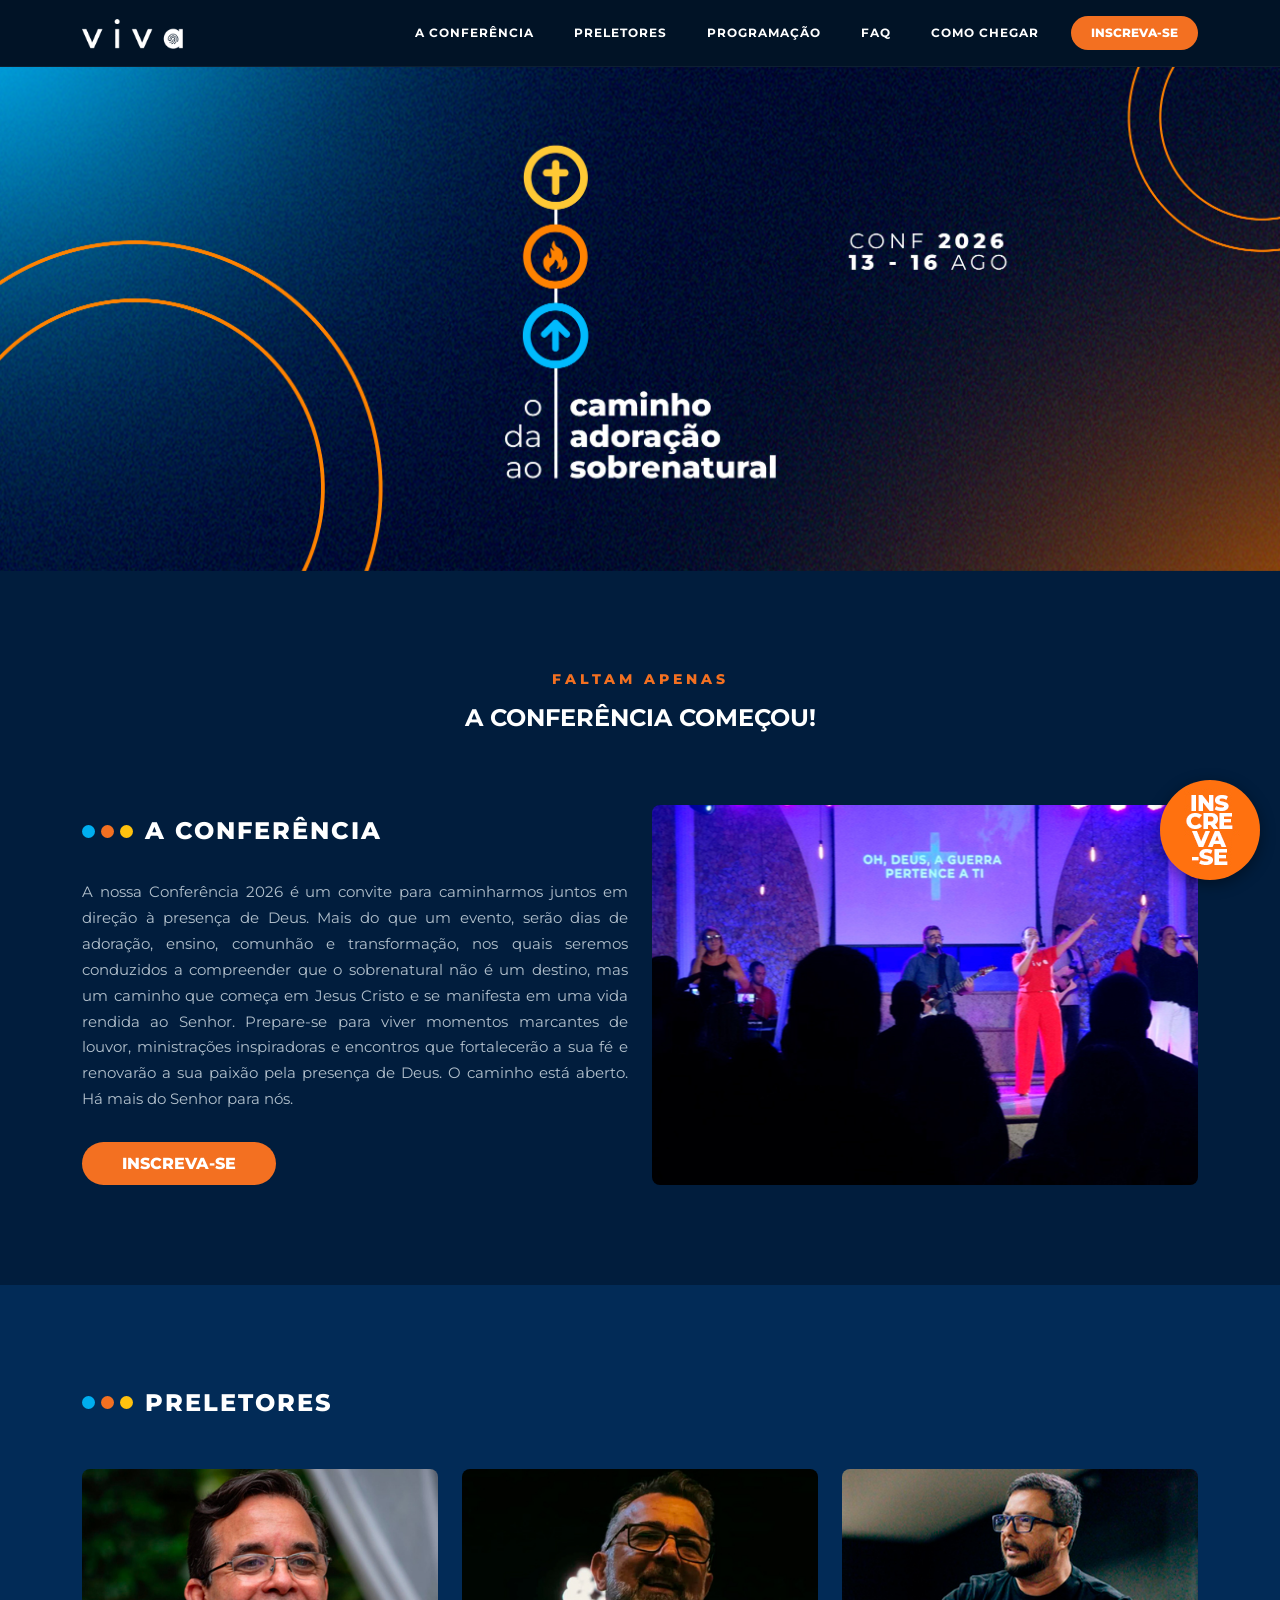
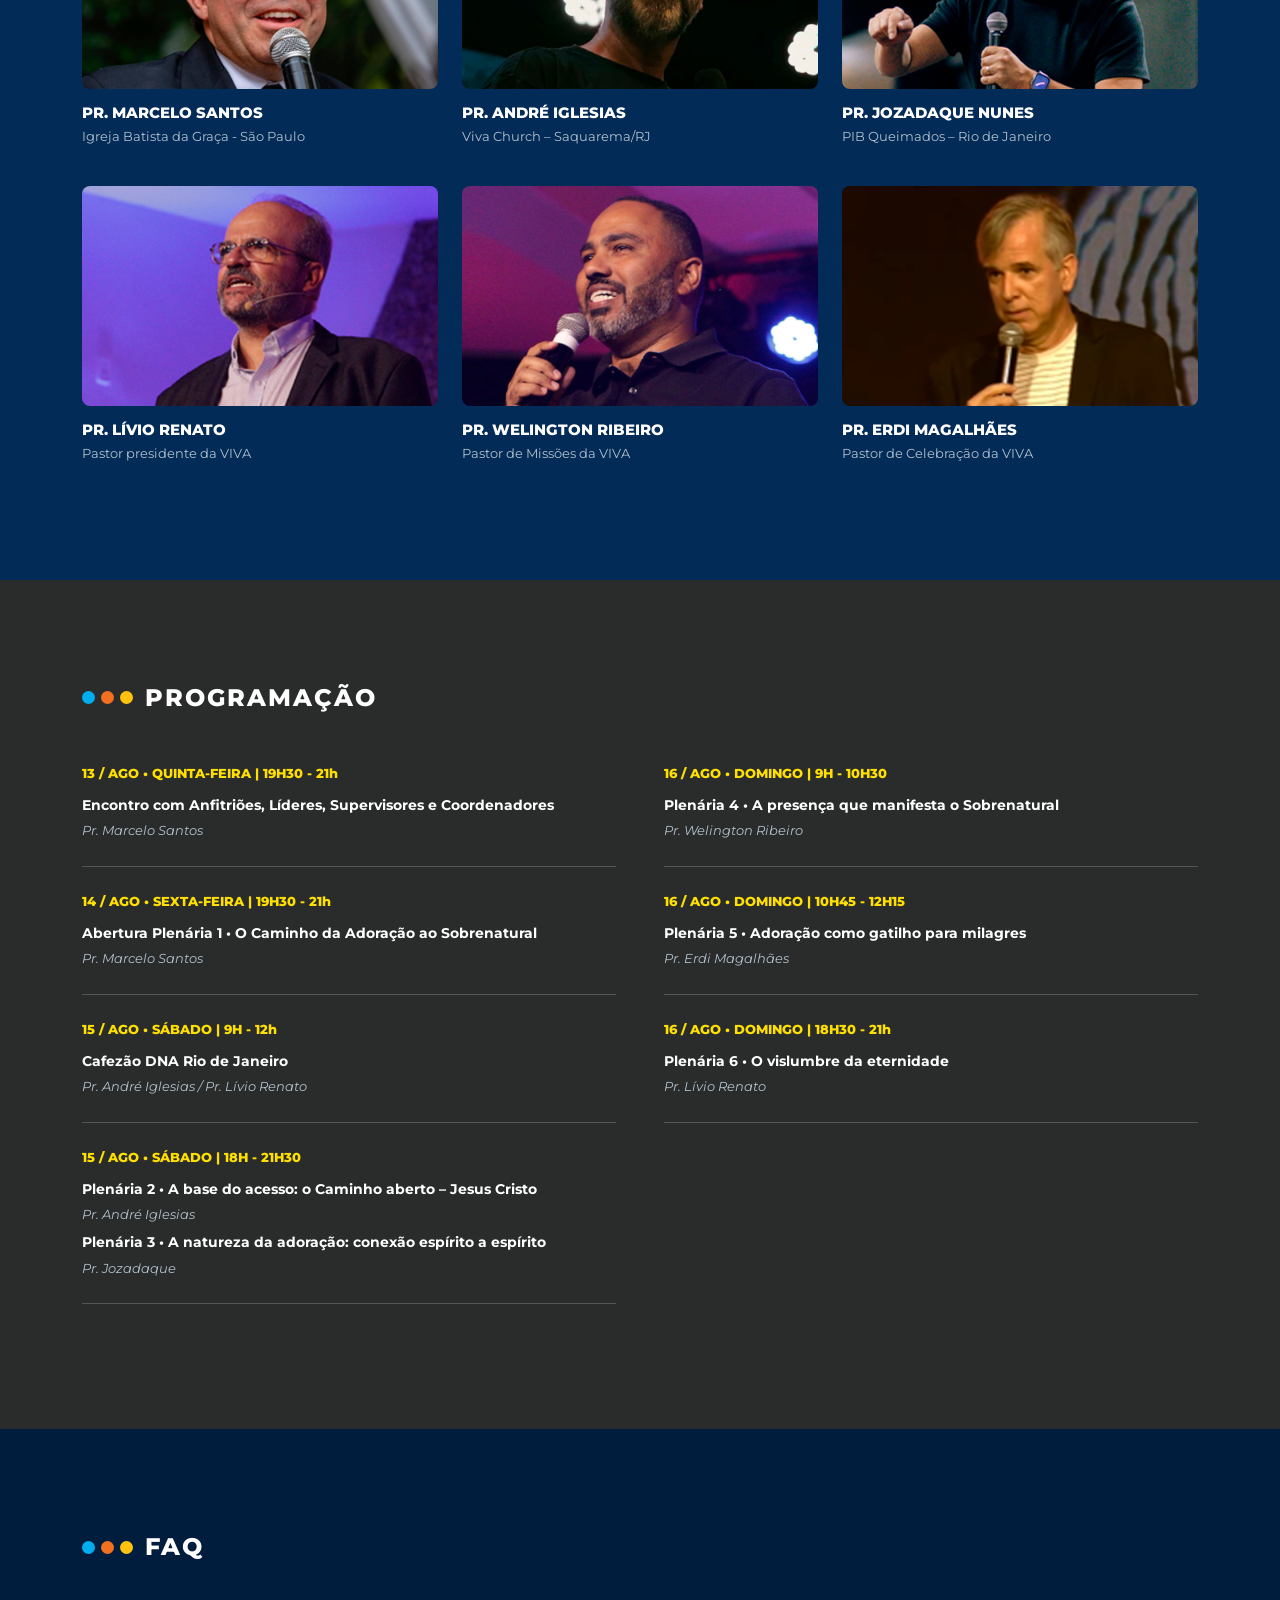
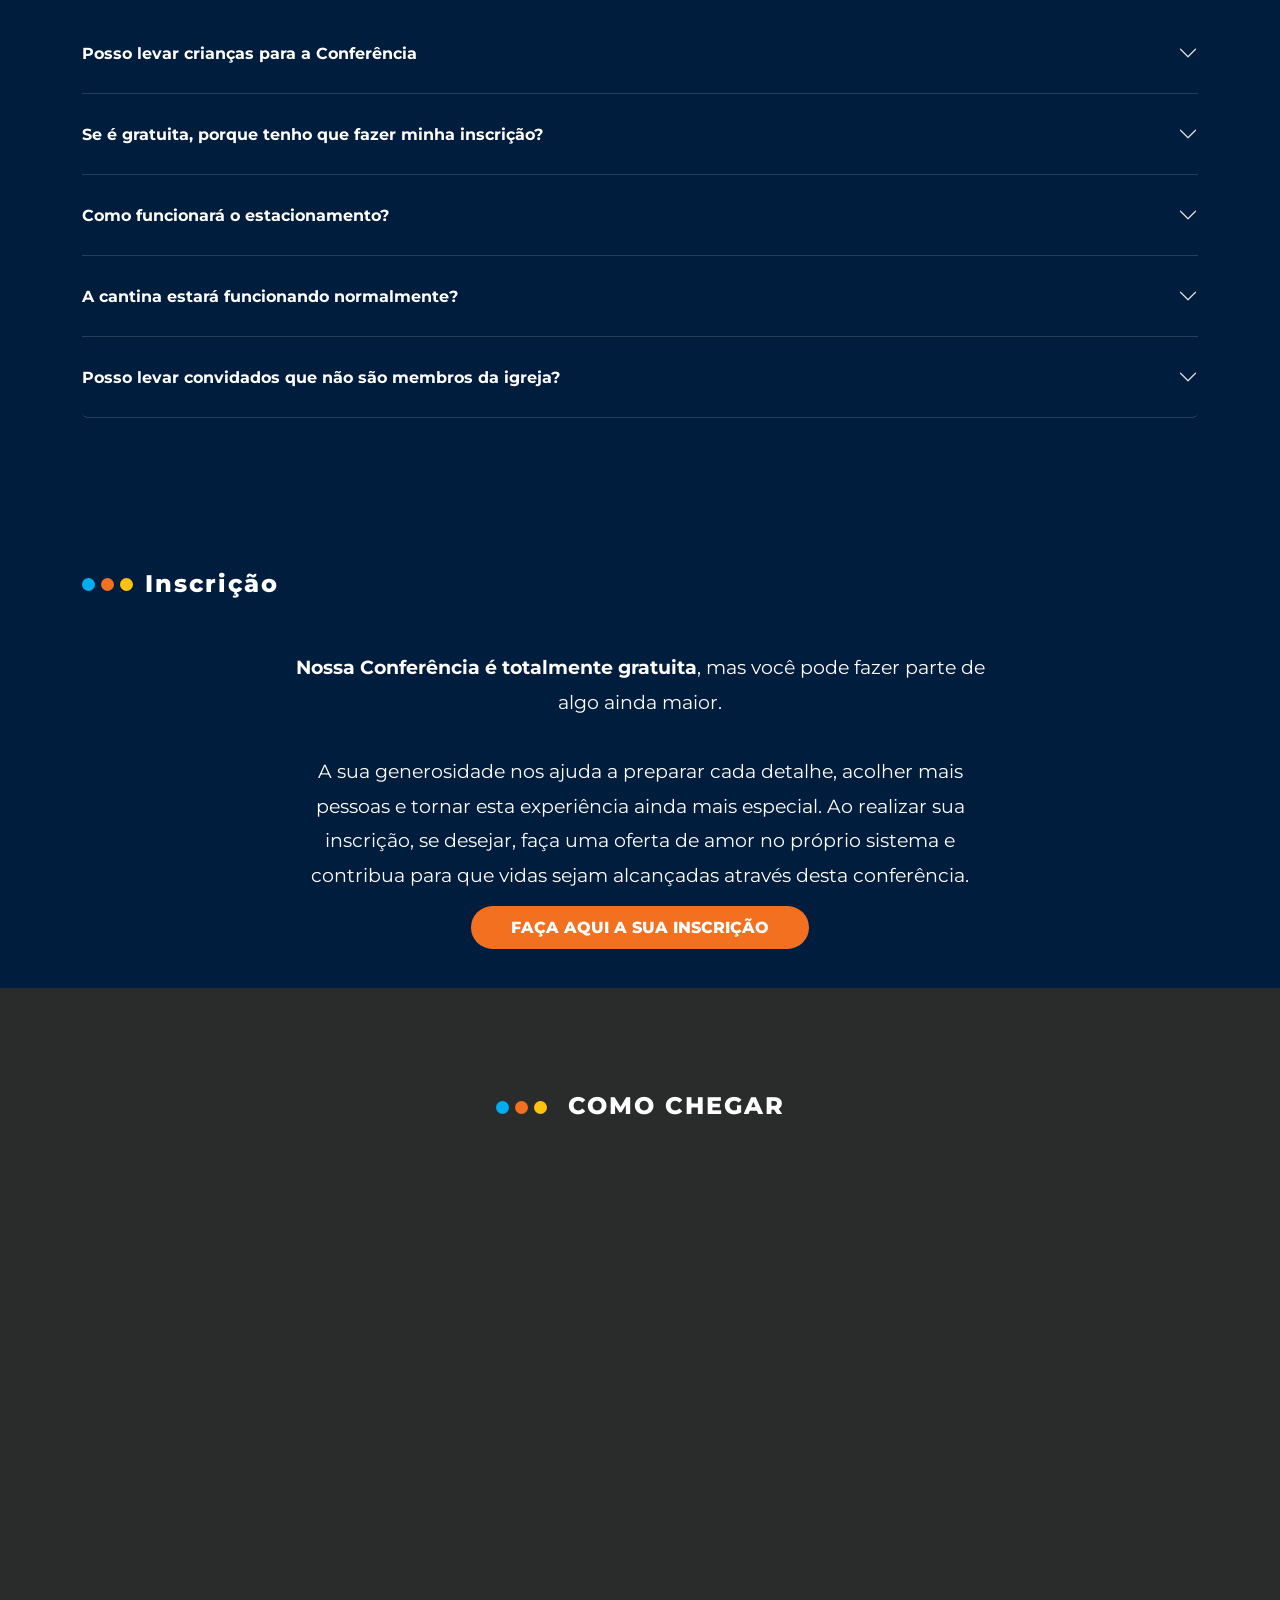
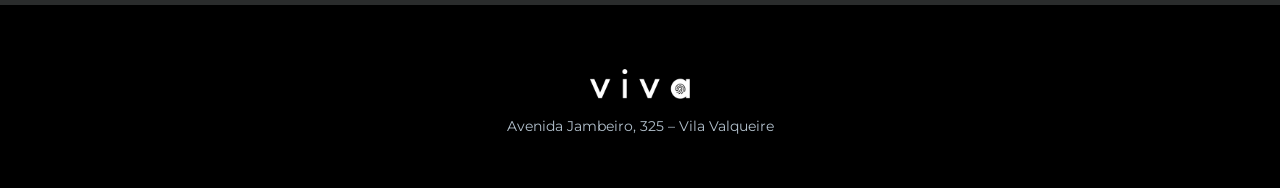
==== commit 31e261e0: "atualização geral do site" ====
--- a/index.html
+++ b/index.html
@@ -359,7 +359,7 @@
                     class="accordion-collapse collapse"
                     data-bs-parent="#faqAccordion">
                     <div class="accordion-body">
-Sim! Durante toda a conferência, nossa cantina estará funcionando normalmente, oferecendo diversas opções de alimentos e bebidas. Além disso, teremos food trucks com ainda mais variedades para você aproveitar nos intervalos. E, se tudo acontecer como planejado, esta também será a oportunidade de conhecer o VIVA Café, nosso novo espaço de convivência, que poderá ser inaugurado durante a conferência. Tudo foi pensado para que você tenha uma experiência agradável do início ao fim.
+Sim! Durante toda a conferência, nossa cantina estará funcionando normalmente, oferecendo diversas opções de alimentos e bebidas. Além disso, teremos food trucks com ainda mais variedades para você aproveitar nos intervalos. E, se tudo acontecer como planejado, esta também será a oportunidade de conhecer o Espaço Viva, nosso novo espaço de convivência, que poderá ser inaugurado durante a conferência. Tudo foi pensado para que você tenha uma experiência agradável do início ao fim.
                     </div>
                 </div>
             </div>
@@ -403,7 +403,7 @@
         </div>
 
         <p class="inscricao-text mb-4">
-<strong>Nossa Conferência é totalmente gratuita</strong>, porque acreditamos que aquilo que recebemos da graça de Deus também deve ser compartilhado pela graça. Mas você pode fazer parte de algo ainda maior.
+<strong>Nossa Conferência é totalmente gratuita</strong>, mas você pode fazer parte de algo ainda maior.
 <br><br>A sua generosidade nos ajuda a preparar cada detalhe, acolher mais pessoas e tornar esta experiência ainda mais especial. Ao realizar sua inscrição, se desejar, faça uma oferta de amor no próprio sistema e contribua para que vidas sejam alcançadas através desta conferência.
         </p>
 
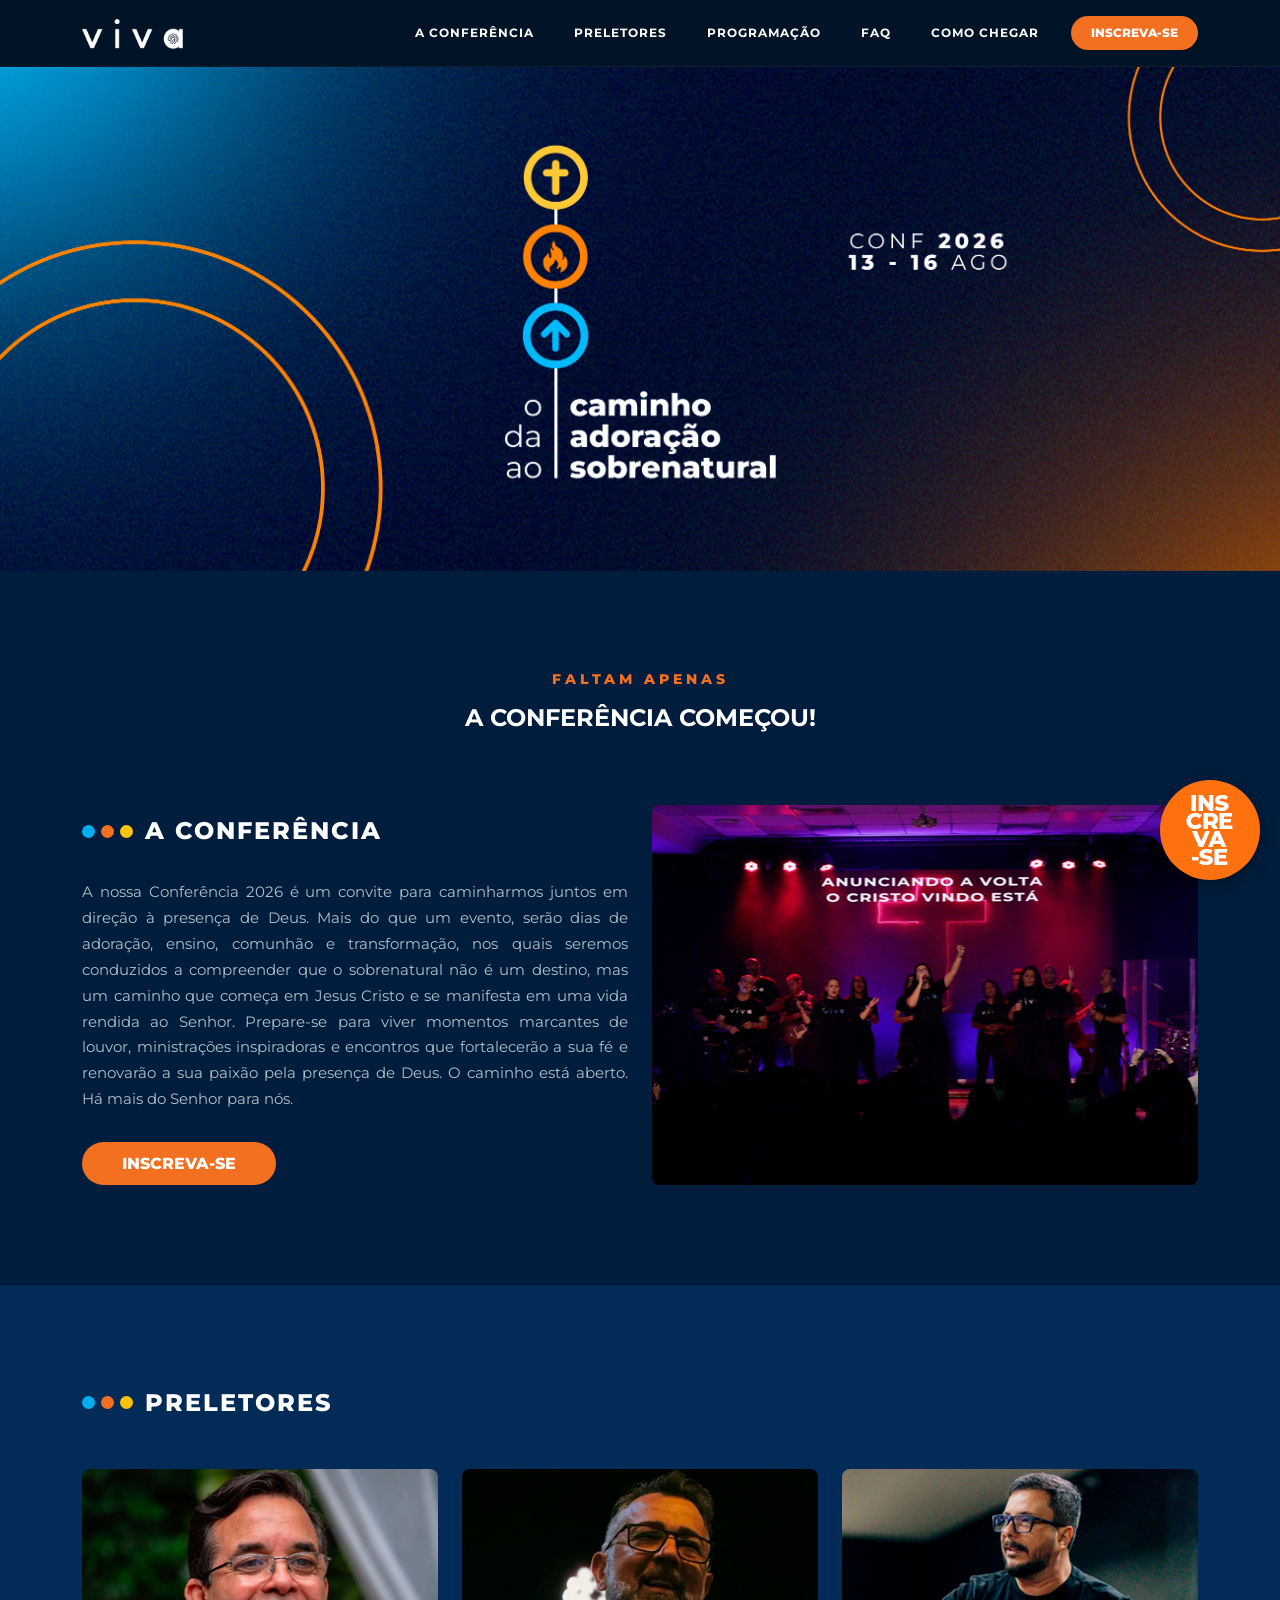
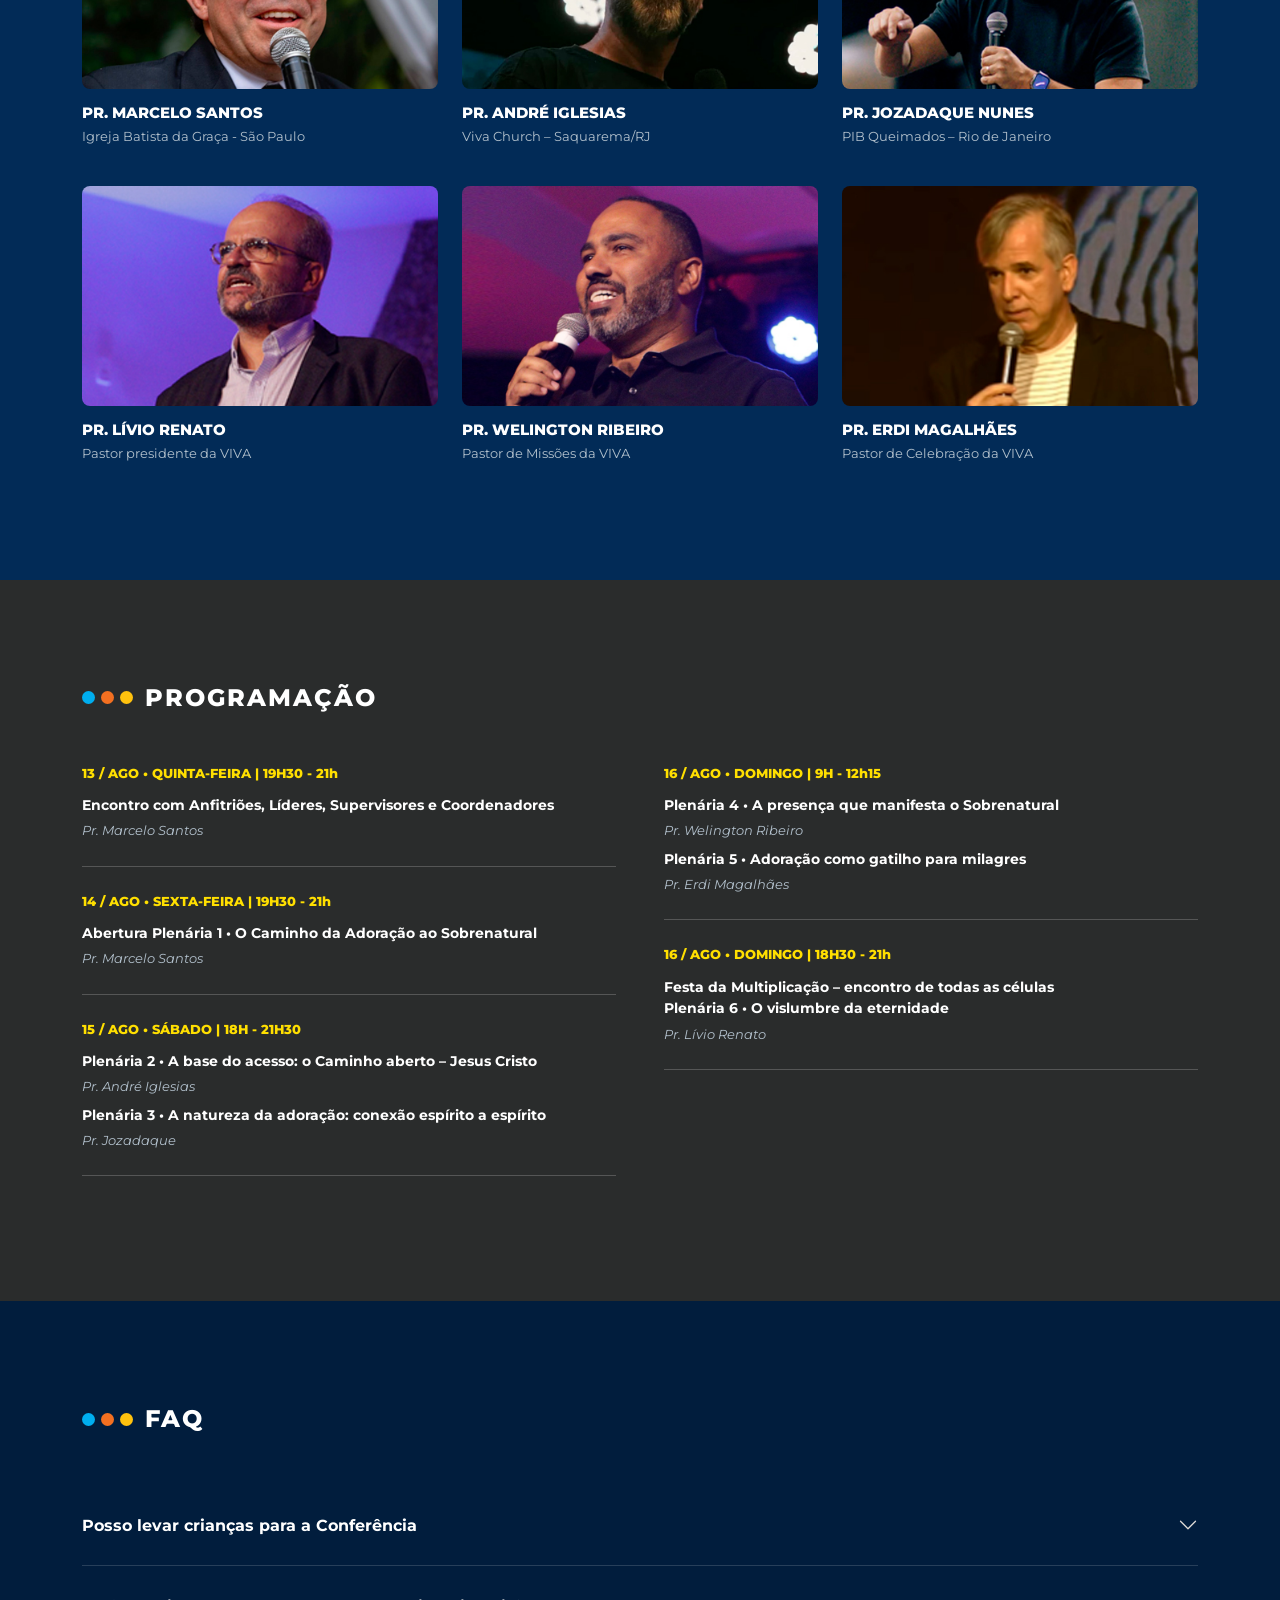
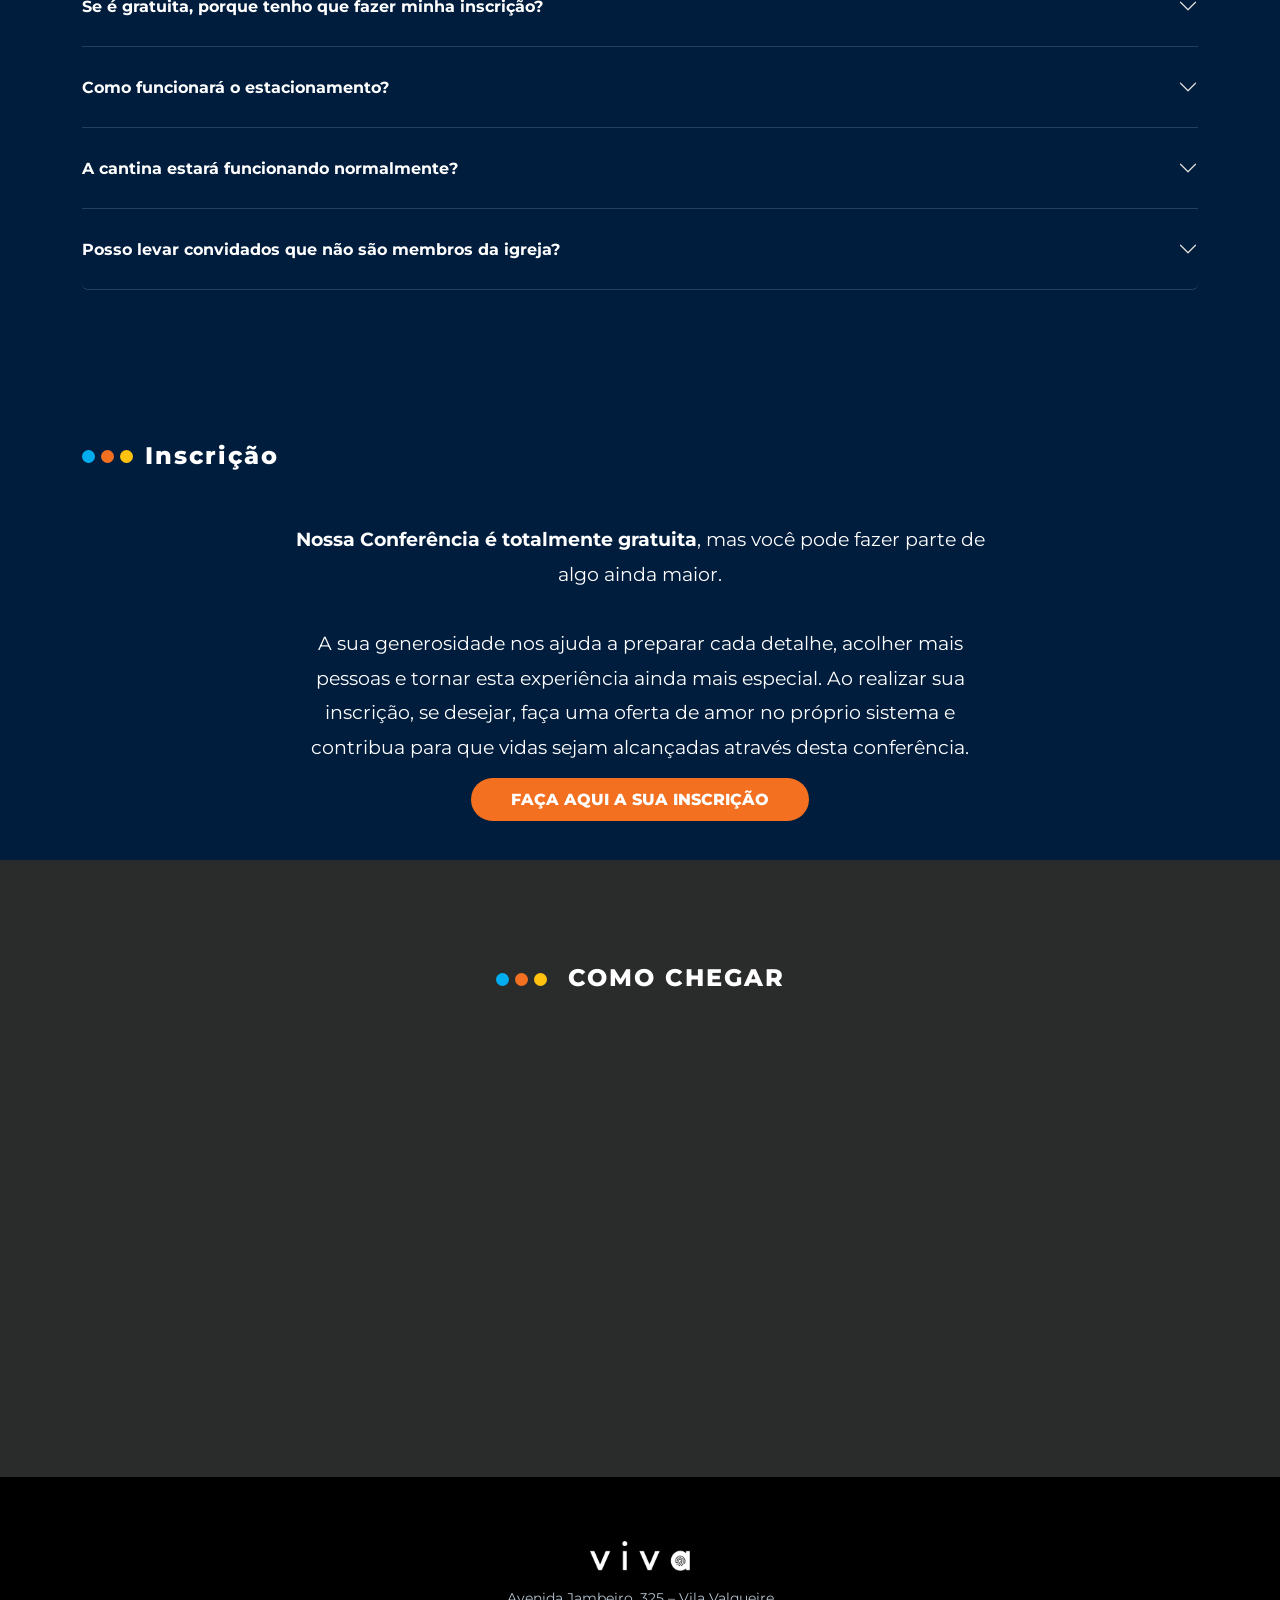
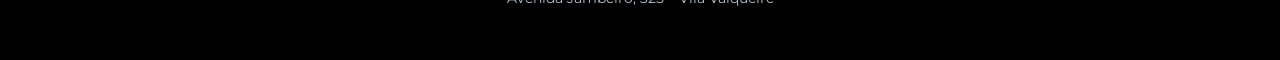
==== commit 6886ed2d: "atualização geral 26 julho" ====
--- a/index.html
+++ b/index.html
@@ -73,13 +73,13 @@
                 <img src="img/img-home-verti-03.jpg"
                 class="d-block d-md-none home-banner-mobile">
             </div>
-            <!-- IMAGEM 04 -->
+            <!-- IMAGEM 04 
             <div class="carousel-item">
                 <img src="img/img-home-hori-04.jpg"
                 class="d-none d-md-block home-banner">
                 <img src="img/img-home-verti-04.jpg"
                 class="d-block d-md-none home-banner-mobile">
-            </div>
+            </div>-->
             <!-- IMAGEM 05 -->
             <div class="carousel-item">
                 <img src="img/img-home-hori-05.jpg"
@@ -240,11 +240,6 @@
                         <div class="prog-author">Pr. Marcelo Santos</div>
                     </div>
                     <div class="programacao-item">
-                        <div class="prog-date">15 / AGO • SÁBADO  |  9H - 12h</div>
-                        <div class="prog-desc"><strong>Cafezão DNA Rio de Janeiro</strong></div>
-                        <div class="prog-author">Pr. André Iglesias / Pr. Lívio Renato</div>
-                    </div>
-                    <div class="programacao-item">
                         <div class="prog-date">15 / AGO • SÁBADO  |  18H - 21H30</div>
                         <div class="prog-desc"><strong>Plenária 2 • A base do acesso: o Caminho aberto – Jesus Cristo</strong></div>
                         <div class="prog-author mb-2">Pr. André Iglesias</div>
@@ -255,18 +250,15 @@
                 <!-- Coluna Direita -->
                 <div class="col-lg-6">
                     <div class="programacao-item">
-                        <div class="prog-date">16 / AGO • DOMINGO  |  9H - 10H30</div>
+                        <div class="prog-date">16 / AGO • DOMINGO  |  9H - 12h15</div>
                         <div class="prog-desc"><strong>Plenária 4 • A presença que manifesta o Sobrenatural</strong></div>
-                        <div class="prog-author">Pr. Welington Ribeiro</div>
-                    </div>
-                    <div class="programacao-item">
-                        <div class="prog-date">16 / AGO • DOMINGO  |  10H45 - 12H15</div>
+                        <div class="prog-author mb-2">Pr. Welington Ribeiro</div>
                         <div class="prog-desc"><strong>Plenária 5 • Adoração como gatilho para milagres</strong></div>
                         <div class="prog-author">Pr. Erdi Magalhães</div>
                     </div>
                     <div class="programacao-item">
                         <div class="prog-date">16 / AGO • DOMINGO  |  18H30 - 21h</div>
-                        <div class="prog-desc"><strong>Plenária 6 • O vislumbre da eternidade</strong></div>
+                        <div class="prog-desc"><strong>Festa da Multiplicação – encontro de todas as células<br>Plenária 6 • O vislumbre da eternidade</strong></div>
                         <div class="prog-author">Pr. Lívio Renato</div>
                     </div>
                 </div>
